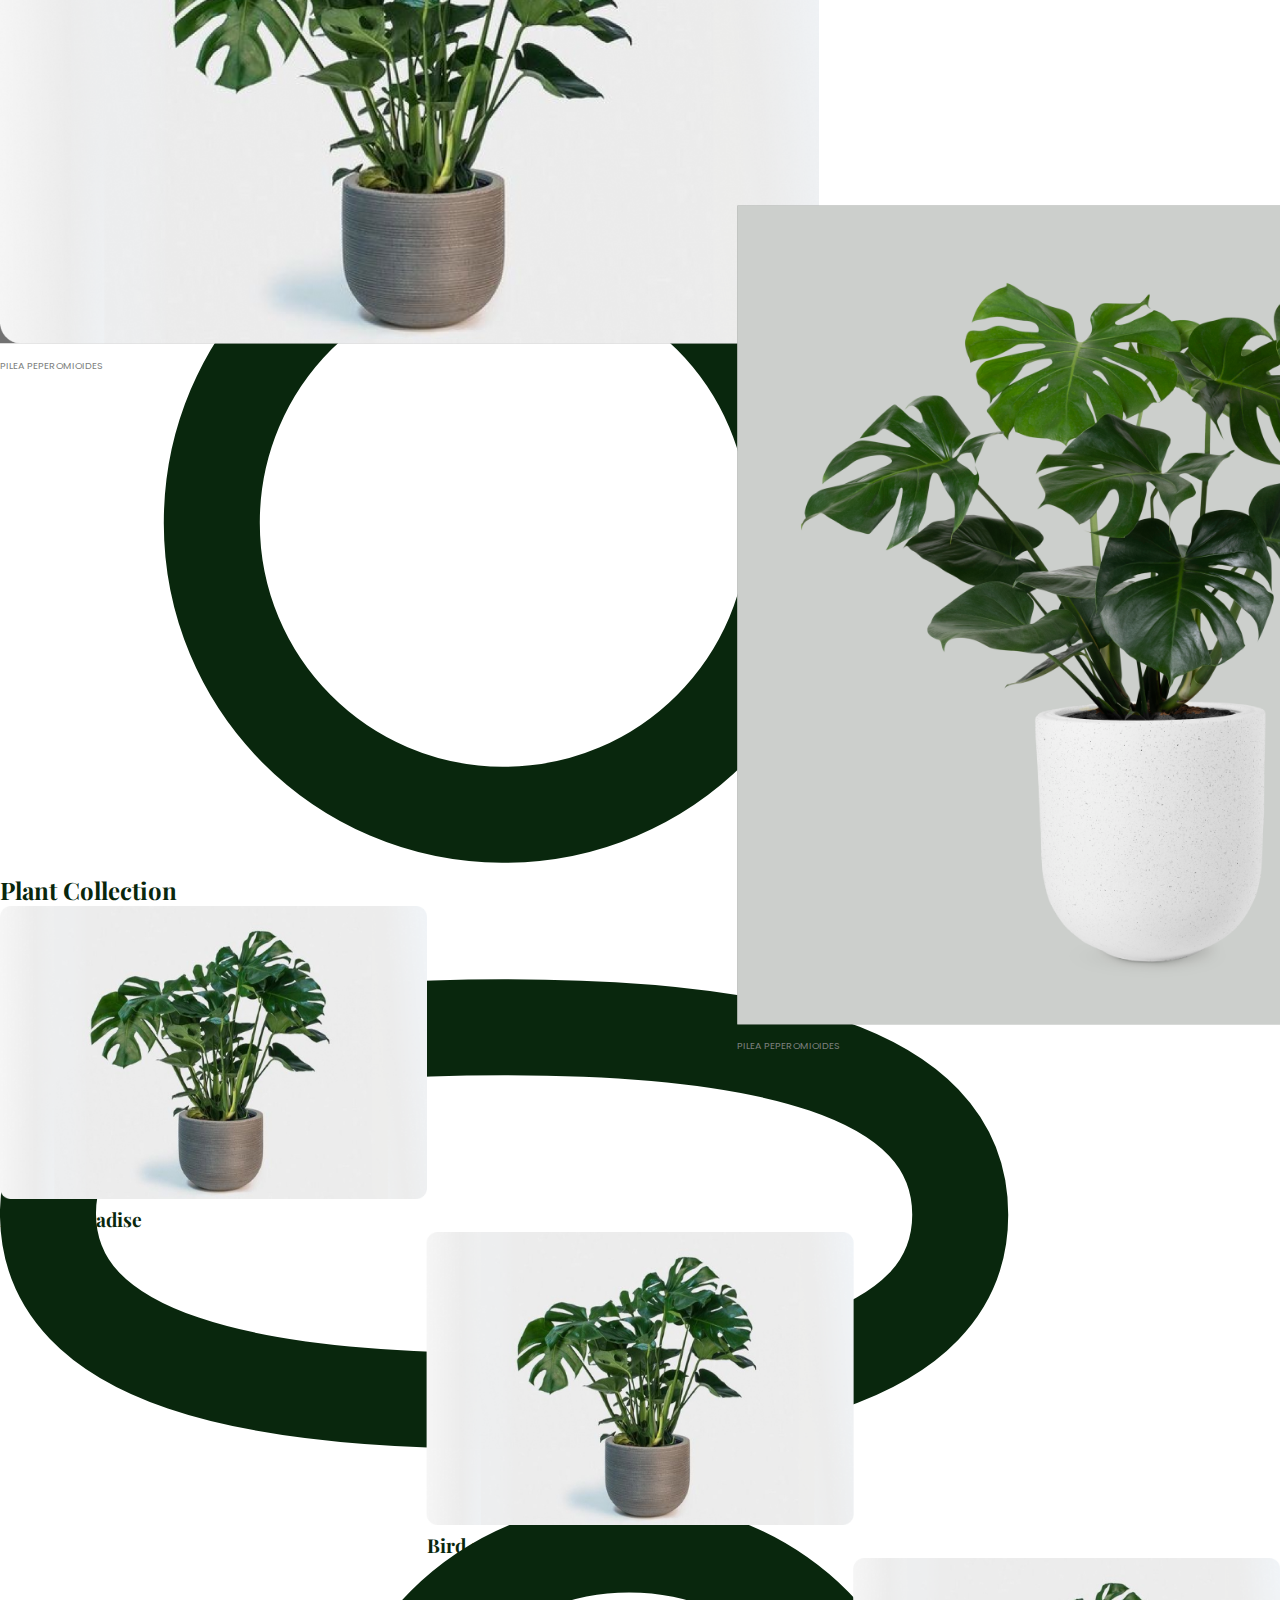
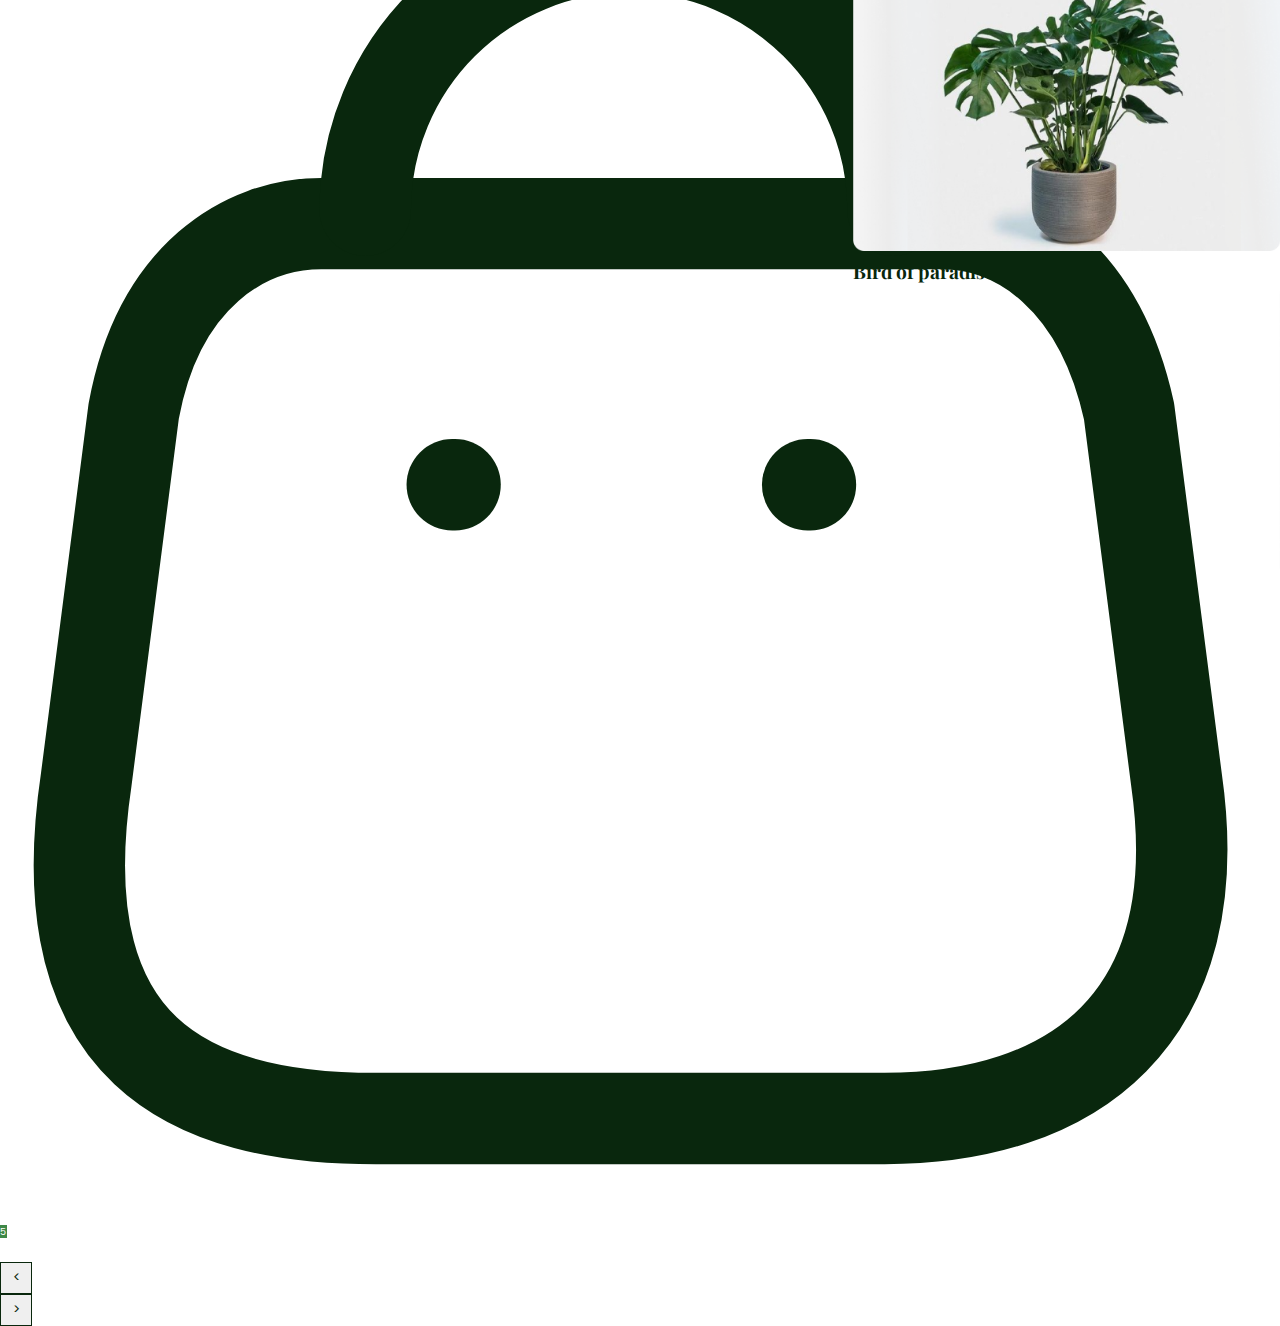
==== pages/index.html @ 81927cd6 "c" ====
<!DOCTYPE html>
<html lang="en">

<head>
    <meta charset="UTF-8">
    <meta name="viewport" content="width=device-width, initial-scale=1.0">
    <title>Plant Shop | Home Page</title>
    <link href="https://cdn.jsdelivr.net/npm/bootstrap@5.0.2/dist/css/bootstrap.min.css" rel="stylesheet"
        integrity="sha384-EVSTQN3/azprG1Anm3QDgpJLIm9Nao0Yz1ztcQTwFspd3yD65VohhpuuCOmLASjC" crossorigin="anonymous">
    <link rel="stylesheet" href="../sass/style.css">
</head>

<body>
    <nav class="navbar container navbar-expand-lg navbar-light p-0 py-lg-3 mt-2 mt-lg-0 ">
        <div class="container-fluid m-0 h-100 ">
            <a class="navbar-brand fw-medium " href="#">My <span>Plants</span></a>
            <button class="navbar-toggler" type="button" data-bs-toggle="collapse"
                data-bs-target="#navbarSupportedContent" aria-controls="navbarSupportedContent" aria-expanded="false"
                aria-label="Toggle navigation">
                <span class="navbar-toggler-icon"></span>
            </button>
            <div class="collapse navbar-collapse" id="navbarSupportedContent">
                <ul class="navbar-nav me-auto ms-lg-2  mb-2 mb-lg-0">
                    <li class="nav-item">
                        <a class="nav-link fw-medium " aria-current="page" href="#">About</a>
                    </li>
                    <li class="nav-item">
                        <a class="nav-link fw-medium " href="#">Shop</a>
                    </li>
                    <li class="nav-item">
                        <a class="nav-link fw-medium " href="#">Plants</a>
                    </li>
                    <li class="nav-item">
                        <a class="nav-link fw-medium " href="#">Delivery</a>
                    </li>
                    <li class="nav-item">
                        <a class="nav-link fw-medium " href="#">Help</a>
                    </li>
                </ul>
                <form class="d-flex position-relative w-100
                ">
                    <input class="form-control me-2 h-100 d-flex align-items-center justify-content-center "
                        type="search" placeholder="Search products..." aria-label="Search">
                    <button class="btn border-0 h-100  position-absolute " type="submit"><img class="h-100 w-100 "
                            src="../assets/static/search_icon.svg" alt="search icon"></button>
                </form>
                <span class="d-inline-flex align-items-center justify-content-center   nav-icon ms-lg-3 mt-3 mt-lg-0 ">
                    <img src="../assets/static/add_user.svg" alt="add user icon">
                </span>
                <span
                    class="d-inline-flex align-items-center justify-content-center  nav-icon nav-icon-bag ms-3 mt-3 mt-lg-0  position-relative ">
                    <img src="../assets/static/bag.svg" alt="bag icon">
                    <span
                        class="bag-badge d-inline-block position-absolute rounded-circle d-flex align-items-center justify-content-center ">5</span>
                </span>
            </div>
        </div>
    </nav>

    <section id="home" class="container-xxl position-relative overflow-hidden ">
        <div class="home-carousel-container m-0 p-0 mt-2  mx-lg-auto p-lg-0 position-relative overflow-hidden ">
            <!-- ---------  -->
            <!-- <div class="home-carousel-item w-100 h-100 position-absolute " data-id="0">
                <div class="home-carousel-body position-relative h-100 w-100 overflow-hidden ">
                    <img class="w-100 h-100 object-fit-cover " src="../assets/static/home_plant.png" alt="home plant">
                    <span class="position-absolute text-uppercase ">PILEA PEPEROMIOIDES</span>
                </div>
            </div> -->
            <!-- ---------- -->
        </div>
        <div class="home-texts-container container 
        position-absolute m-0 p-2 p-lg-0 d-flex flex-column justify-content-center gap-2 gap-lg-4 bg-transparent">
            <h6 class="love-nature m-0 d-flex align-items-center fw-normal position-relative ">
                Love nature
                <img class="position-absolute d-none d-lg-block " src="../assets/static/leaf.svg" alt="leaf">
            </h6>
            <h1 class="home-main-heading">Take a new <br class="d-none d-md-block " /> friend to your <br
                    class="d-none d-md-block " /> home</h1>
            <div class="buttons-container">
                <button class="btn-home btn-plant-care px-4 py-1">Plant Care</button>
                <button class="btn-home btm-buy-plant px-4 py-1 ms-2 ms-md-3  ">Buy a plant</button>
            </div>
            <div class="social-navigation-container d-flex align-items-center justify-content-between mt-3 ">
                <div class="social-icons-container h-100 d-flex align-items-center gap-2 gap-md-4 ">
                    <a class="h-100 d-flex align-items-center justify-content-center " href="#">
                        <img class="h-100 " src="../assets/static/facebook.svg" alt="facebook icon"></a>
                    <a class="h-100 d-flex align-items-center justify-content-center " href="#">
                        <img class="h-100 " src="../assets/static/instagram.svg" alt="instagram icon"></a>
                    <a class="h-100 d-flex align-items-center justify-content-center " href=" #">
                        <img class="h-100 " src="../assets/static/pintrest.svg" alt="pintrest icon"></a>
                </div>
                <div
                    class="carausel-navigation-container d-flex align-items-center justify-content-center gap-2 h-100 ">
                    <button
                        class="btn-carousel-left h-100 d-flex align-items-center justify-content-center border-0 bg-transparent ">
                        <span class="triangle-left"></span>
                    </button>
                    <span class="text-carousel-prev h-100 d-flex align-items-center justify-content-center ">3</span>
                    <p
                        class="home-carousel-slider flex-grow-1 d-flex align-items-center justify-content-center  m-0 position-relative border-0 ">

                        <!-- <span class="home-carousel-slider-span h-100  border-0 ">
                        </span> -->
                    </p>
                    <span class="text-carousel-next h-100 d-flex align-items-center justify-content-center ">2</span>
                    <button
                        class="btn-carousel-right h-100 d-flex align-items-center justify-content-center border-0 bg-transparent "><span
                            class="triangle-left"></span></button>
                </div>
            </div>
        </div>

    </section>

    <section id="collection" class="container d-flex flex-column align-items-center">
        <h2 class=" text-center m-0 fw-semibold my-4">Plant Collection</h2>
        <div class=" collection-carousel-container d-flex flex-column  flex-md-row flex-grow-1 w-100 gap-md-2  ">
            <div class="collection-carousel flex-grow-1 w-100 position-relative overflow-hidden ">
                <!-- <div class="collection-carousel-item h-100 w-100 position-absolute p-md-2 p-lg-3 ">
                    <div class="carousel-item-body h-100 w-100 d-flex flex-column">
                        <div class="carousel-image-container flex-grow-1 overflow-hidden ">
                            <img class="object-fit-cover " src="../assets/static/plant_0.png" alt="plant">
                        </div>
                        <h4 class="fw-semibold m-0 d-flex align-items-center ">Bird of paradise
                        </h4>
                    </div>
                </div> -->
            </div>
            <div
                class="collection-carousel-buttons d-flex flex-md-column  align-items-center justify-content-center gap-3 mt-2 mt-md-0 ">
                <button class="btn-collection-prev rounded-circle h-100 bg-transparent fw-normal ">
                    < </button>
                        <button class="btn-collection-next rounded-circle h-100 bg-transparent fw-normal ">></button>

            </div>
        </div>
    </section>

    <!-- Scripts  -->
    <script src="../scripts/main.js"></script>
    <script src="https://cdn.jsdelivr.net/npm/@popperjs/core@2.9.2/dist/umd/popper.min.js"
        integrity="sha384-IQsoLXl5PILFhosVNubq5LC7Qb9DXgDA9i+tQ8Zj3iwWAwPtgFTxbJ8NT4GN1R8p"
        crossorigin="anonymous"></script>
    <script src="https://cdn.jsdelivr.net/npm/bootstrap@5.0.2/dist/js/bootstrap.min.js"
        integrity="sha384-cVKIPhGWiC2Al4u+LWgxfKTRIcfu0JTxR+EQDz/bgldoEyl4H0zUF0QKbrJ0EcQF"
        crossorigin="anonymous"></script>

</body>

</html>
---- sass/style.css ----
@import url("https://fonts.googleapis.com/css2?family=Playfair+Display:ital,wght@0,400..900;1,400..900&family=Poppins:ital,wght@0,100;0,200;0,300;0,400;0,500;0,600;0,700;0,800;0,900;1,100;1,200;1,300;1,400;1,500;1,600;1,700;1,800;1,900&display=swap");
:root {
  --green-color: #3E8847;
  --dark-green-color: #4A4E1C;
  --light-green-color: #3E8646;
  --very-light-green-color: #92B896;
  --black-color: #09270D;
  --dark-grey-color: #7D807E;
  --grey-color: #727272;
  --light-grey-color: #C0C0C0;
  --white-color: #fff;
  --yellow-color: #F5C771;
}

* {
  margin: 0;
  padding: 0;
  box-sizing: border-box;
  color: var(--black-color);
  font-family: inherit;
}

body {
  font-family: "Poppins", sans-serif;
}

.navbar a.navbar-brand {
  font-family: "Playfair Display", serif;
}
.navbar a.navbar-brand span {
  color: var(--green-color);
}
.navbar form {
  height: 2rem;
  max-width: 12rem;
}
.navbar form input {
  border-radius: 3rem;
  font-size: 0.7rem;
}
.navbar form input::-moz-placeholder {
  color: var(--light-grey-color);
}
.navbar form input::placeholder {
  color: var(--light-grey-color);
}
.navbar form button {
  right: 0;
  top: 50%;
  transform: translateY(-50%);
}
.navbar .nav-icon-bag span {
  height: 65%;
  aspect-ratio: 1/1;
  background: var(--green-color);
  color: var(--white-color);
  top: -20%;
  right: -30%;
  font-size: 0.6rem;
}

#home {
  height: 80vh;
}
#home .home-carousel-container {
  height: 60%;
}
#home .home-carousel-container .home-carousel-item {
  top: 50%;
  transition: all 0.7s ease;
}
#home .home-carousel-container .home-carousel-item .home-carousel-body {
  border-radius: 1rem;
}
#home .home-carousel-container .home-carousel-item .home-carousel-body img {
  height: 100%;
  width: 100%;
  -o-object-fit: contain;
     object-fit: contain;
  -o-object-position: center;
     object-position: center;
  background: var(--grey-color);
}
#home .home-carousel-container .home-carousel-item .home-carousel-body span {
  font-size: 0.6rem;
  color: var(--dark-grey-color);
  bottom: 0.2rem;
  right: 0.6rem;
}
#home .home-texts-container {
  bottom: 0;
  left: 50%;
  transform: translateX(-50%);
  height: 40%;
}
#home .home-texts-container .love-nature::before {
  display: inline-block;
  content: "";
  height: 0.1rem;
  width: 2.5rem;
  background: var(--light-grey-color);
  margin-right: 0.5rem;
}
#home .home-texts-container .love-nature img {
  height: 3rem;
  top: -2rem;
  left: 1.2rem;
}
#home .home-texts-container .home-main-heading {
  font-size: 1.8rem;
  max-width: 15rem;
  color: var(--green-color);
  font-family: "Playfair Display", serif;
}
#home .home-texts-container .buttons-container button {
  font-size: 0.7rem;
  border-radius: 5rem;
  border: 1px solid var(--black-color);
  background: transparent;
}
#home .home-texts-container .buttons-container button:hover {
  background: var(--black-color);
  color: var(--white-color);
}
#home .home-texts-container .social-navigation-container {
  height: 1.3rem;
}
#home .home-texts-container .social-navigation-container .social-icons-container img {
  max-height: 1.1rem;
}
#home .home-texts-container .social-navigation-container .carausel-navigation-container {
  width: 50%;
}
#home .home-texts-container .social-navigation-container .carausel-navigation-container button {
  border-radius: 50%;
  aspect-ratio: 1/1;
  box-shadow: 0px 3px 13px rgba(0, 0, 0, 0.12);
}
#home .home-texts-container .social-navigation-container .carausel-navigation-container button:hover {
  cursor: pointer;
}
#home .home-texts-container .social-navigation-container .carausel-navigation-container button span {
  border: 5.5px solid var(--green-color);
  border-top-color: transparent;
  border-bottom-color: transparent;
}
#home .home-texts-container .social-navigation-container .carausel-navigation-container button.btn-carousel-left span {
  border-left: none;
}
#home .home-texts-container .social-navigation-container .carausel-navigation-container button.btn-carousel-right span {
  border-right: none;
}
#home .home-texts-container .social-navigation-container .carausel-navigation-container span {
  font-size: 0.8rem;
}
#home .home-texts-container .social-navigation-container .carausel-navigation-container p.home-carousel-slider {
  height: 0.1rem;
  background: var(--very-light-green-color);
}
#home .home-texts-container .social-navigation-container .carausel-navigation-container p.home-carousel-slider span {
  flex: 1;
  transition: al 0.2s ease;
}
#home .home-texts-container .social-navigation-container .carausel-navigation-container p.home-carousel-slider span:hover {
  background: rgba(0, 0, 0, 0.1333333333);
  cursor: pointer;
}
#home .home-texts-container .social-navigation-container .carausel-navigation-container p.home-carousel-slider span.active {
  background: var(--light-green-color);
}

#collection {
  height: 70vh;
}
#collection h2 {
  font-family: "Playfair Display", serif;
}
#collection .collection-carousel-container .collection-carousel .collection-carousel-item {
  width: 100%;
  transition: all 0.3s ease;
}
#collection .collection-carousel-container .collection-carousel .collection-carousel-item .carousel-image-container {
  height: 90%;
}
#collection .collection-carousel-container .collection-carousel .collection-carousel-item .carousel-image-container img {
  height: 100%;
  width: 100%;
  -o-object-fit: cover;
     object-fit: cover;
}
#collection .collection-carousel-container .collection-carousel .collection-carousel-item h4 {
  height: 10%;
  font-family: "Playfair Display", serif;
  font-size: 1.2rem;
}
#collection .collection-carousel-container .collection-carousel-buttons {
  height: 2rem;
}
#collection .collection-carousel-container .collection-carousel-buttons button {
  border: 1px solid var(--black-color);
  aspect-ratio: 1/1 !important;
}
#collection .collection-carousel-container .collection-carousel-buttons button:hover {
  color: var(--yellow-color);
  border-color: var(--yellow-color);
}

@media (min-width: 768px) {
  #home {
    height: 70vh;
  }
  #home .home-carousel-container {
    width: 80%;
    left: 20% !important;
    height: 100%;
  }
  #home .home-carousel-container .home-carousel-item {
    width: 80% !important;
    aspect-ratio: 3/2;
  }
  #home .home-carousel-container .home-carousel-item.active {
    height: 70% !important;
    z-index: 1;
  }
  #home .home-texts-container {
    z-index: 5;
    height: 100%;
    left: 50%;
    transform: translateX(-50%);
  }
  #home .home-texts-container .home-main-heading {
    max-width: 20rem;
    letter-spacing: 1px;
    font-size: 2.5rem;
  }
  #home .home-texts-container .social-navigation-container {
    width: 70%;
    position: absolute;
    bottom: 0.5rem;
  }
  #collection .collection-carousel-container .collection-carousel .collection-carousel-item {
    width: 50% !important;
  }
  #collection .collection-carousel-container .collection-carousel .collection-carousel-item .carousel-image-container {
    height: 90%;
  }
  #collection .collection-carousel-container .collection-carousel .collection-carousel-item .carousel-image-container img {
    height: 100%;
    width: 100%;
    -o-object-fit: cover;
       object-fit: cover;
  }
  #collection .collection-carousel-container .collection-carousel .collection-carousel-item h4 {
    height: 10%;
  }
  #collection .collection-carousel-container .collection-carousel-buttons {
    width: 2rem;
    height: 100%;
  }
  #collection .collection-carousel-container .collection-carousel-buttons button {
    width: 2rem !important;
    height: 2rem !important;
  }
}
@media (min-width: 992px) {
  .navbar {
    height: 4rem;
  }
  .navbar .nav-icon {
    height: 55% !important;
  }
  .navbar .nav-icon img {
    height: 100%;
    width: 100%;
  }
  #home {
    height: 90vh;
  }
  #home .home-carousel-container {
    height: 100%;
  }
  #collection .collection-carousel-container .collection-carousel .collection-carousel-item {
    width: 33.33% !important;
  }
}/*# sourceMappingURL=style.css.map */
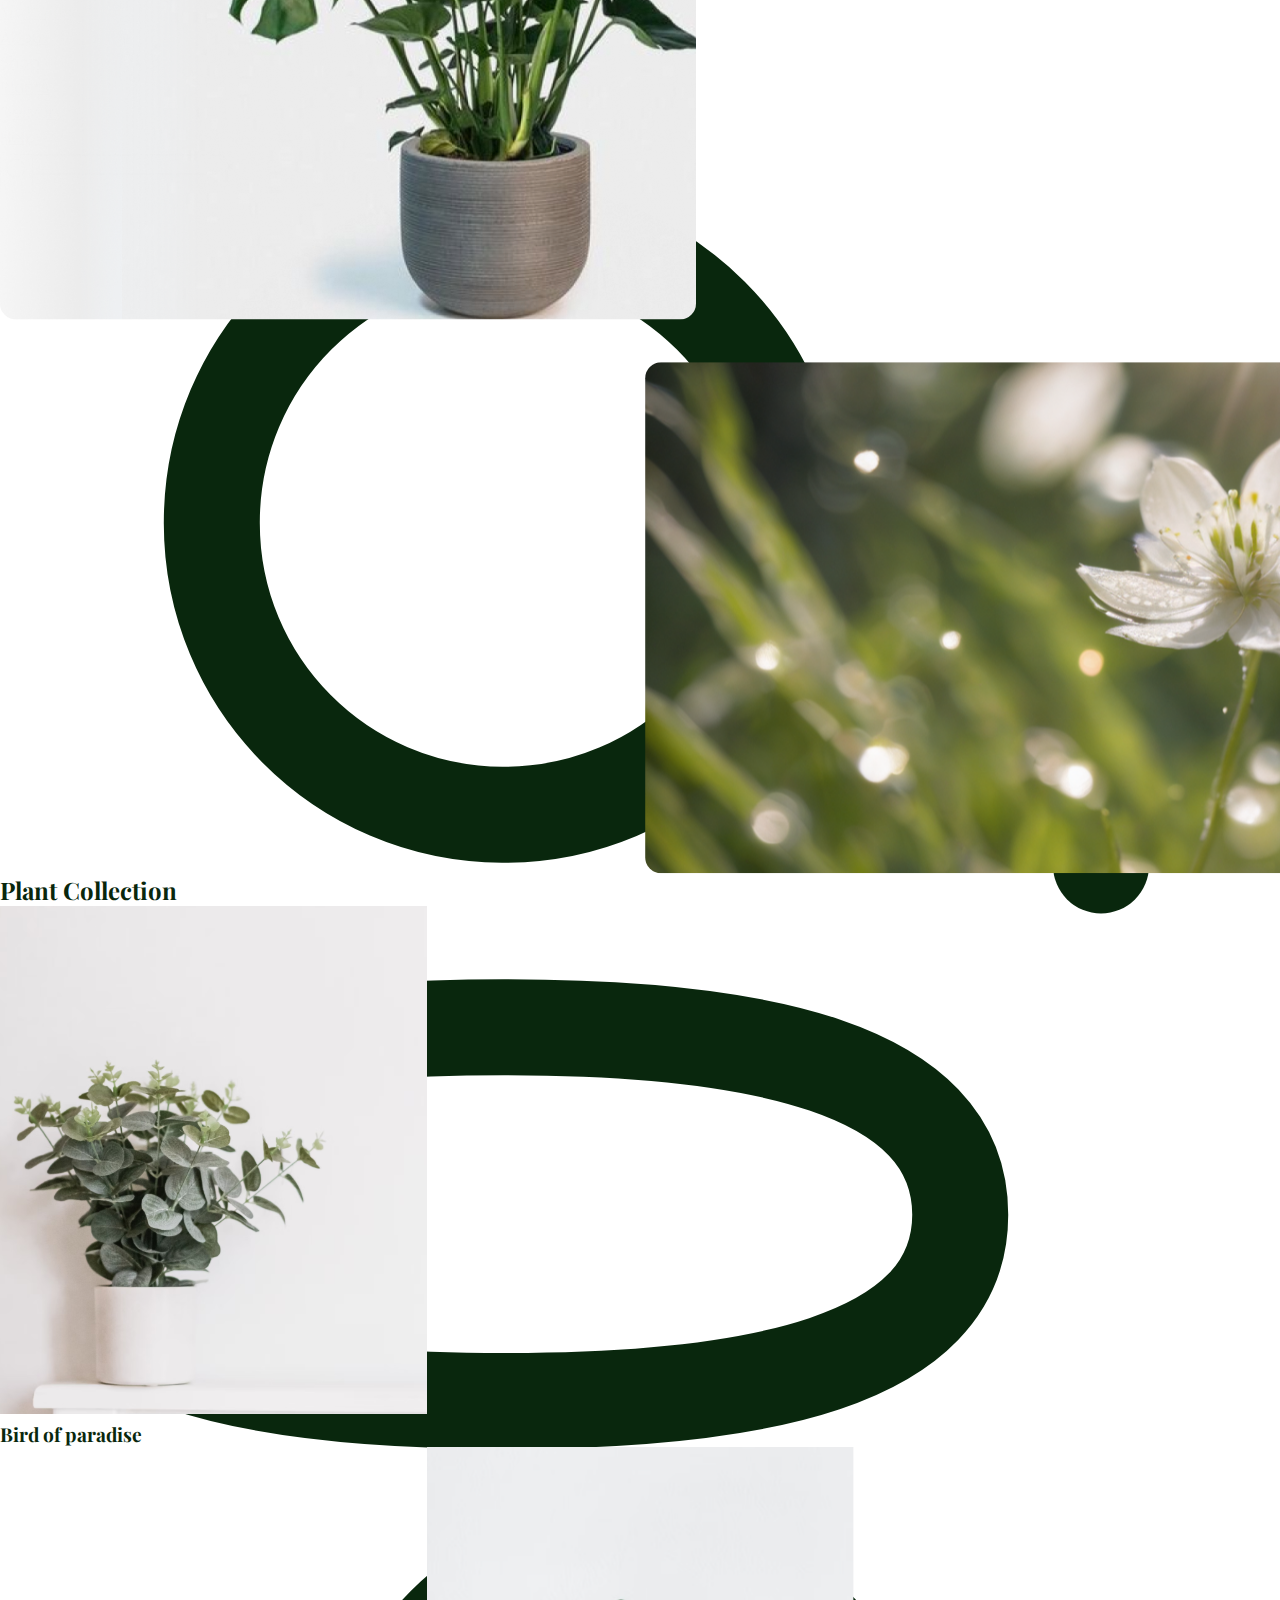
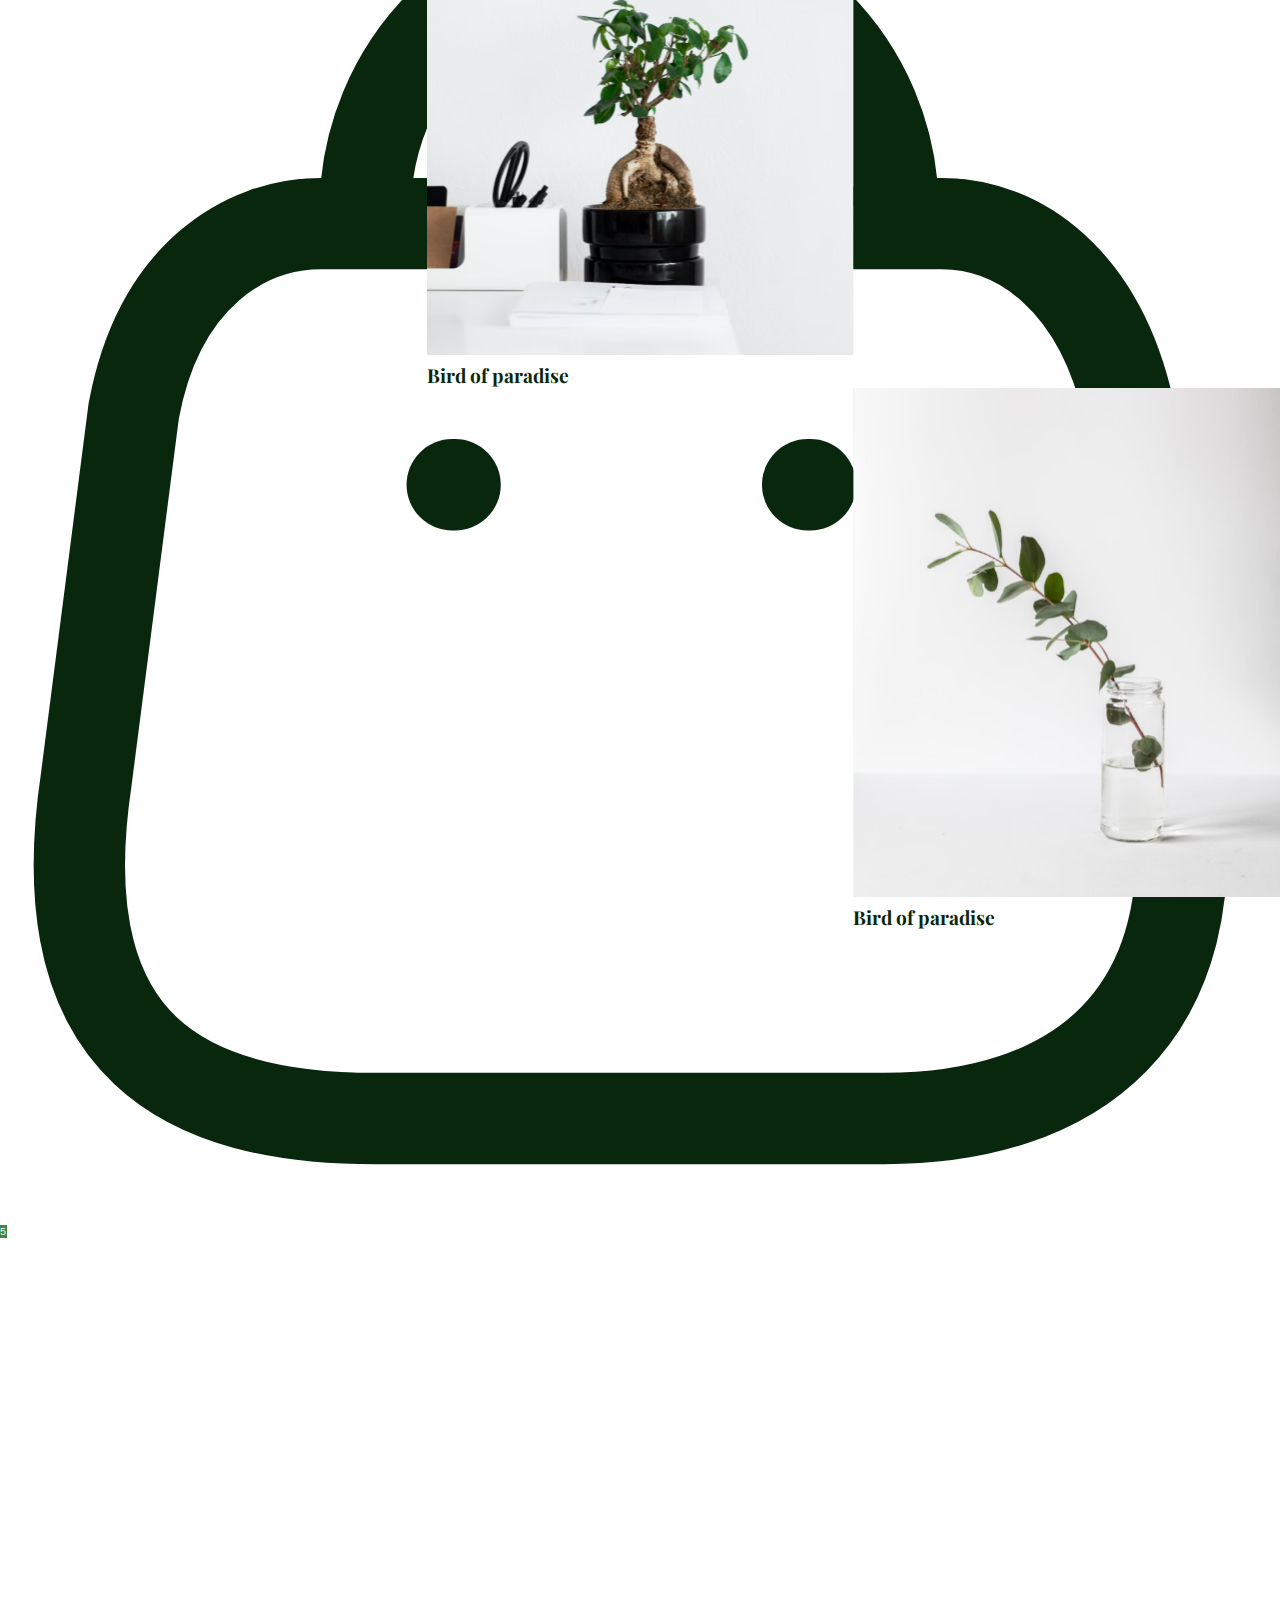
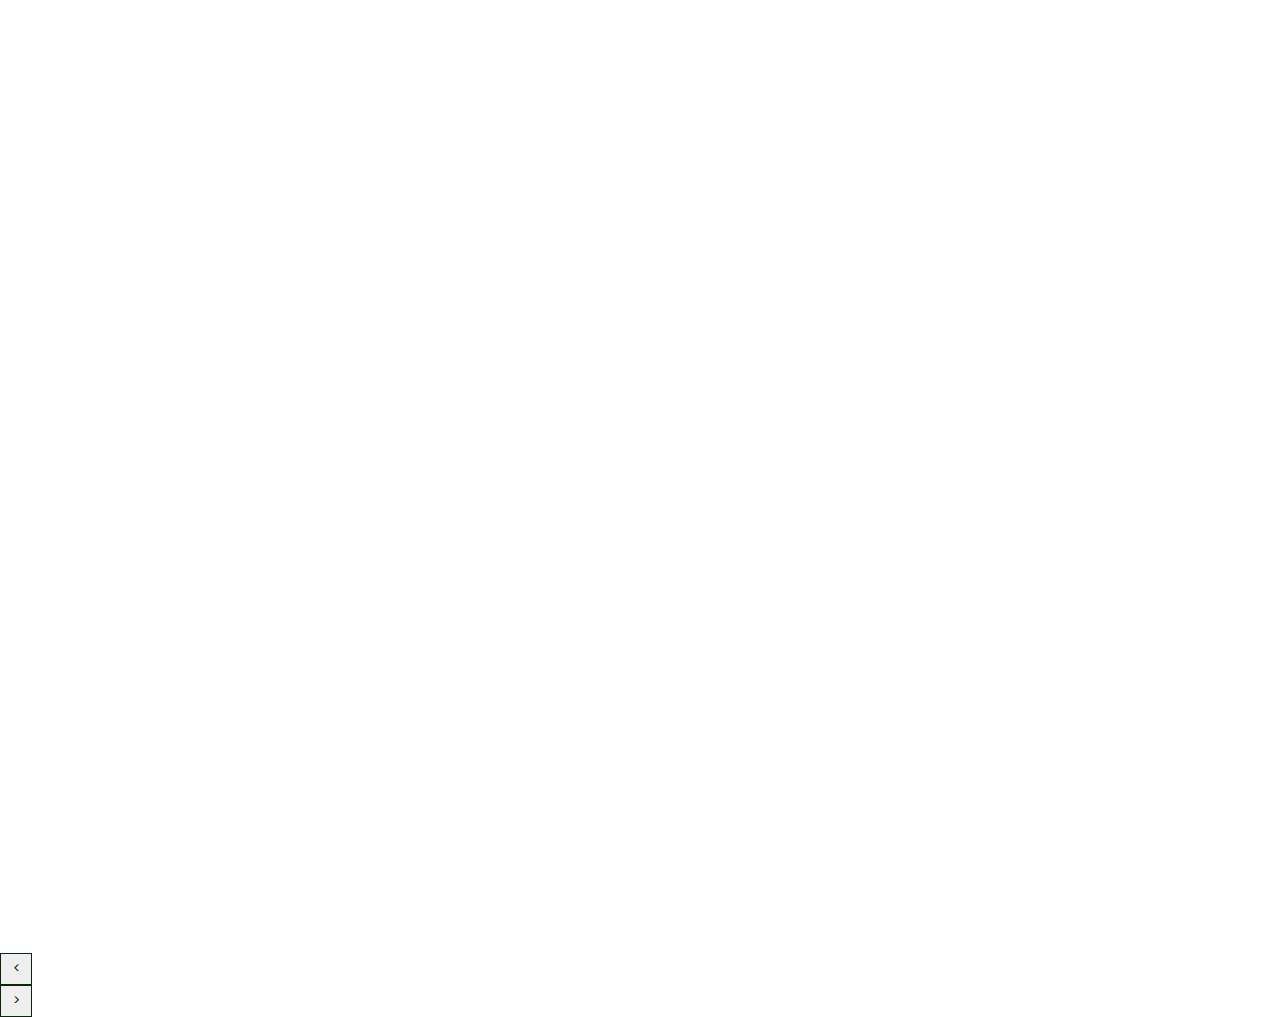
==== commit ba0689d0: "js code was organised and made more responsive" ====
--- a/pages/index.html
+++ b/pages/index.html
@@ -69,7 +69,7 @@
             <!-- ---------- -->
         </div>
         <div class="home-texts-container container 
-        position-absolute m-0 p-2 p-lg-0 d-flex flex-column justify-content-center gap-2 gap-lg-4 bg-transparent">
+        position-absolute m-0 d-flex flex-column justify-content-center gap-2 gap-lg-4 bg-transparent">
             <h6 class="love-nature m-0 d-flex align-items-center fw-normal position-relative ">
                 Love nature
                 <img class="position-absolute d-none d-lg-block " src="../assets/static/leaf.svg" alt="leaf">
--- a/sass/style.css
+++ b/sass/style.css
@@ -1,15 +1,15 @@
 @import url("https://fonts.googleapis.com/css2?family=Playfair+Display:ital,wght@0,400..900;1,400..900&family=Poppins:ital,wght@0,100;0,200;0,300;0,400;0,500;0,600;0,700;0,800;0,900;1,100;1,200;1,300;1,400;1,500;1,600;1,700;1,800;1,900&display=swap");
 :root {
-  --green-color: #3E8847;
-  --dark-green-color: #4A4E1C;
-  --light-green-color: #3E8646;
-  --very-light-green-color: #92B896;
-  --black-color: #09270D;
-  --dark-grey-color: #7D807E;
+  --green-color: #3e8847;
+  --dark-green-color: #4a4e1c;
+  --light-green-color: #3e8646;
+  --very-light-green-color: #92b896;
+  --black-color: #09270d;
+  --dark-grey-color: #7d807e;
   --grey-color: #727272;
-  --light-grey-color: #C0C0C0;
+  --light-grey-color: #c0c0c0;
   --white-color: #fff;
-  --yellow-color: #F5C771;
+  --yellow-color: #f5c771;
 }
 
 * {
@@ -71,15 +71,15 @@
 }
 #home .home-carousel-container .home-carousel-item .home-carousel-body {
   border-radius: 1rem;
+  overflow: hidden;
 }
 #home .home-carousel-container .home-carousel-item .home-carousel-body img {
   height: 100%;
   width: 100%;
-  -o-object-fit: contain;
-     object-fit: contain;
+  -o-object-fit: cover;
+     object-fit: cover;
   -o-object-position: center;
      object-position: center;
-  background: var(--grey-color);
 }
 #home .home-carousel-container .home-carousel-item .home-carousel-body span {
   font-size: 0.6rem;
@@ -98,7 +98,6 @@
   content: "";
   height: 0.1rem;
   width: 2.5rem;
-  background: var(--light-grey-color);
   margin-right: 0.5rem;
 }
 #home .home-texts-container .love-nature img {
@@ -154,12 +153,15 @@
   font-size: 0.8rem;
 }
 #home .home-texts-container .social-navigation-container .carausel-navigation-container p.home-carousel-slider {
-  height: 0.1rem;
+  height: 0.2rem;
   background: var(--very-light-green-color);
+  transition: all 0.2s ease;
 }
 #home .home-texts-container .social-navigation-container .carausel-navigation-container p.home-carousel-slider span {
   flex: 1;
-  transition: al 0.2s ease;
+  transition: all 0.2s ease;
+  border: 0;
+  background: transparent;
 }
 #home .home-texts-container .social-navigation-container .carausel-navigation-container p.home-carousel-slider span:hover {
   background: rgba(0, 0, 0, 0.1333333333);
@@ -210,17 +212,28 @@
     height: 70vh;
   }
   #home .home-carousel-container {
-    width: 80%;
-    left: 20% !important;
+    width: 65%;
+    left: 35% !important;
     height: 100%;
   }
   #home .home-carousel-container .home-carousel-item {
-    width: 80% !important;
-    aspect-ratio: 3/2;
+    width: 70% !important;
+    aspect-ratio: 4/3;
+  }
+  #home .home-carousel-container .home-carousel-item .home-carousel-body {
+    height: 95% !important;
+  }
+  #home .home-carousel-container .home-carousel-item .home-carousel-body img {
+    width: unset !important;
   }
   #home .home-carousel-container .home-carousel-item.active {
-    height: 70% !important;
+    height: 50% !important;
+    width: 68% !important;
     z-index: 1;
+  }
+  #home .home-carousel-container .home-carousel-item.active .home-carousel-body {
+    height: 100%;
+    width: 100%;
   }
   #home .home-texts-container {
     z-index: 5;
@@ -277,7 +290,12 @@
     height: 90vh;
   }
   #home .home-carousel-container {
-    height: 100%;
+    width: 80%;
+    left: 20% !important;
+    height: 100%;
+  }
+  #home .home-carousel-container .home-carousel-item.active {
+    height: 70% !important;
   }
   #collection .collection-carousel-container .collection-carousel .collection-carousel-item {
     width: 33.33% !important;
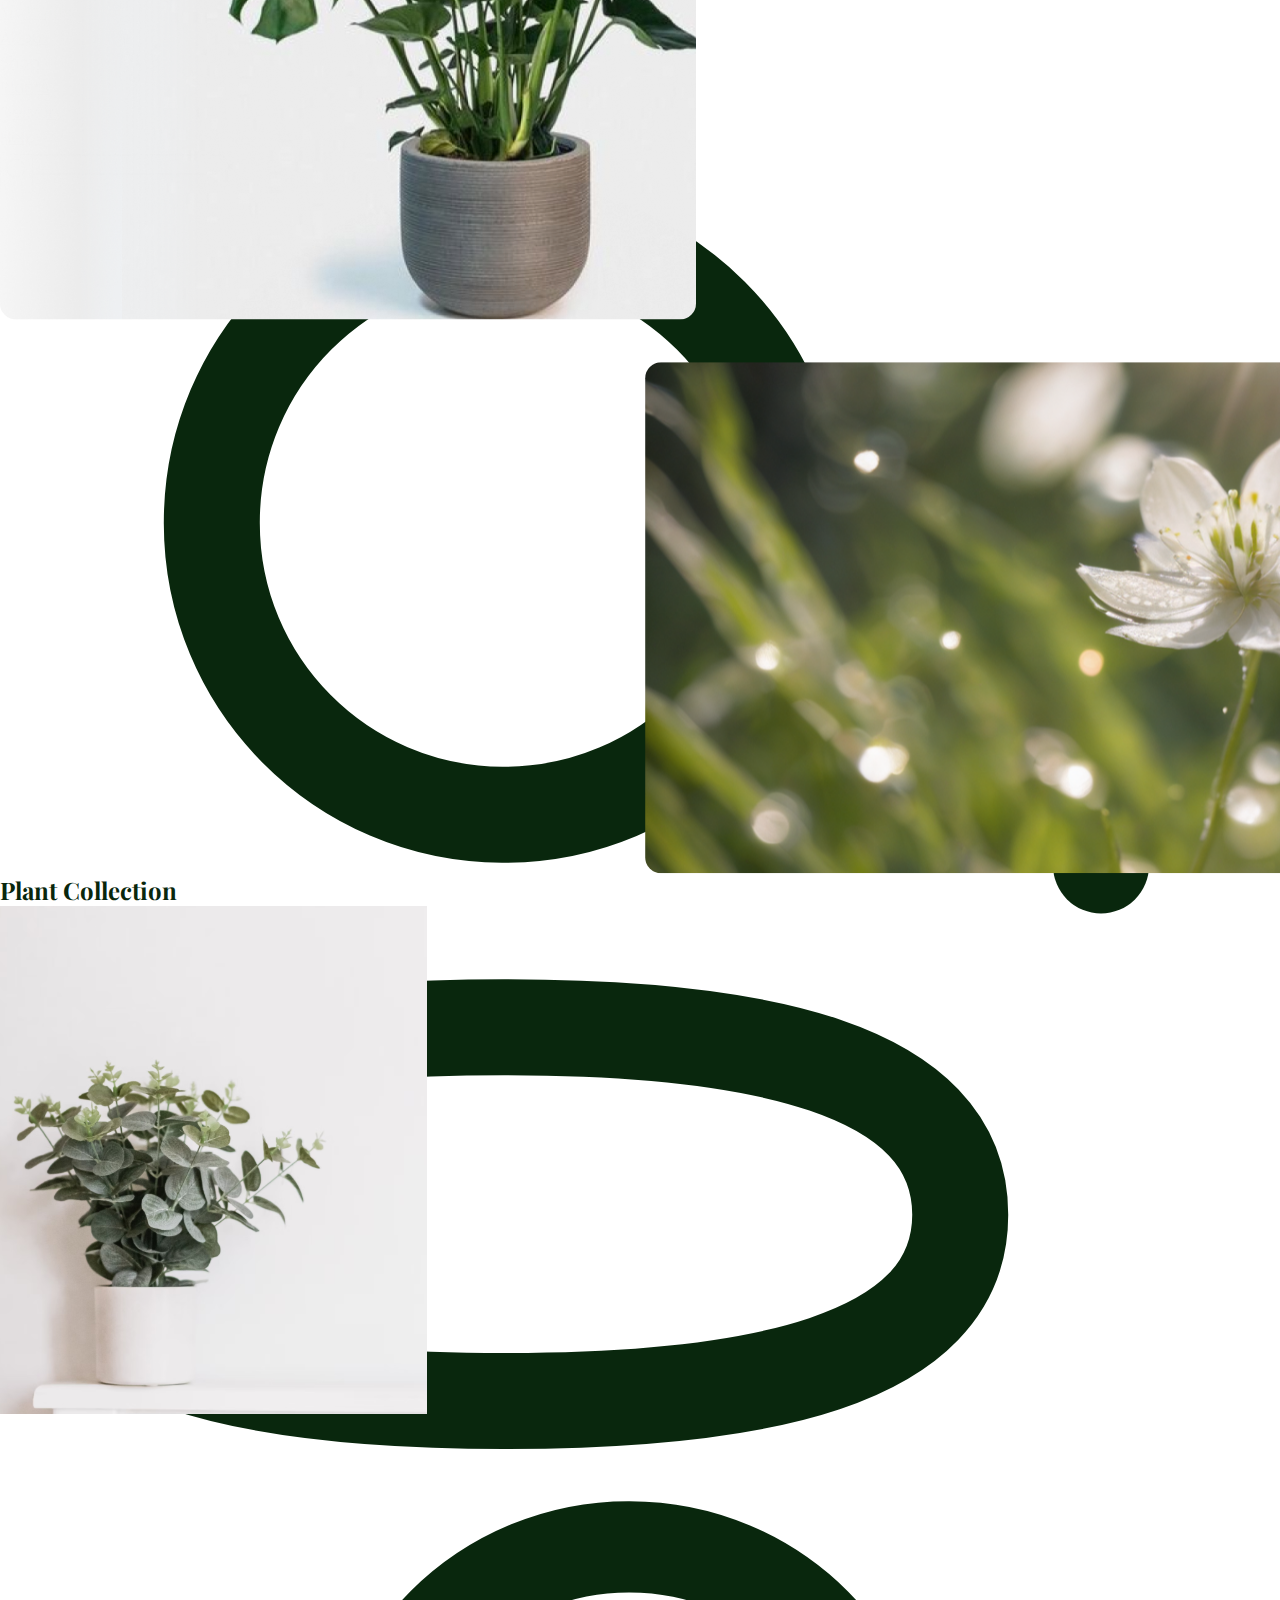
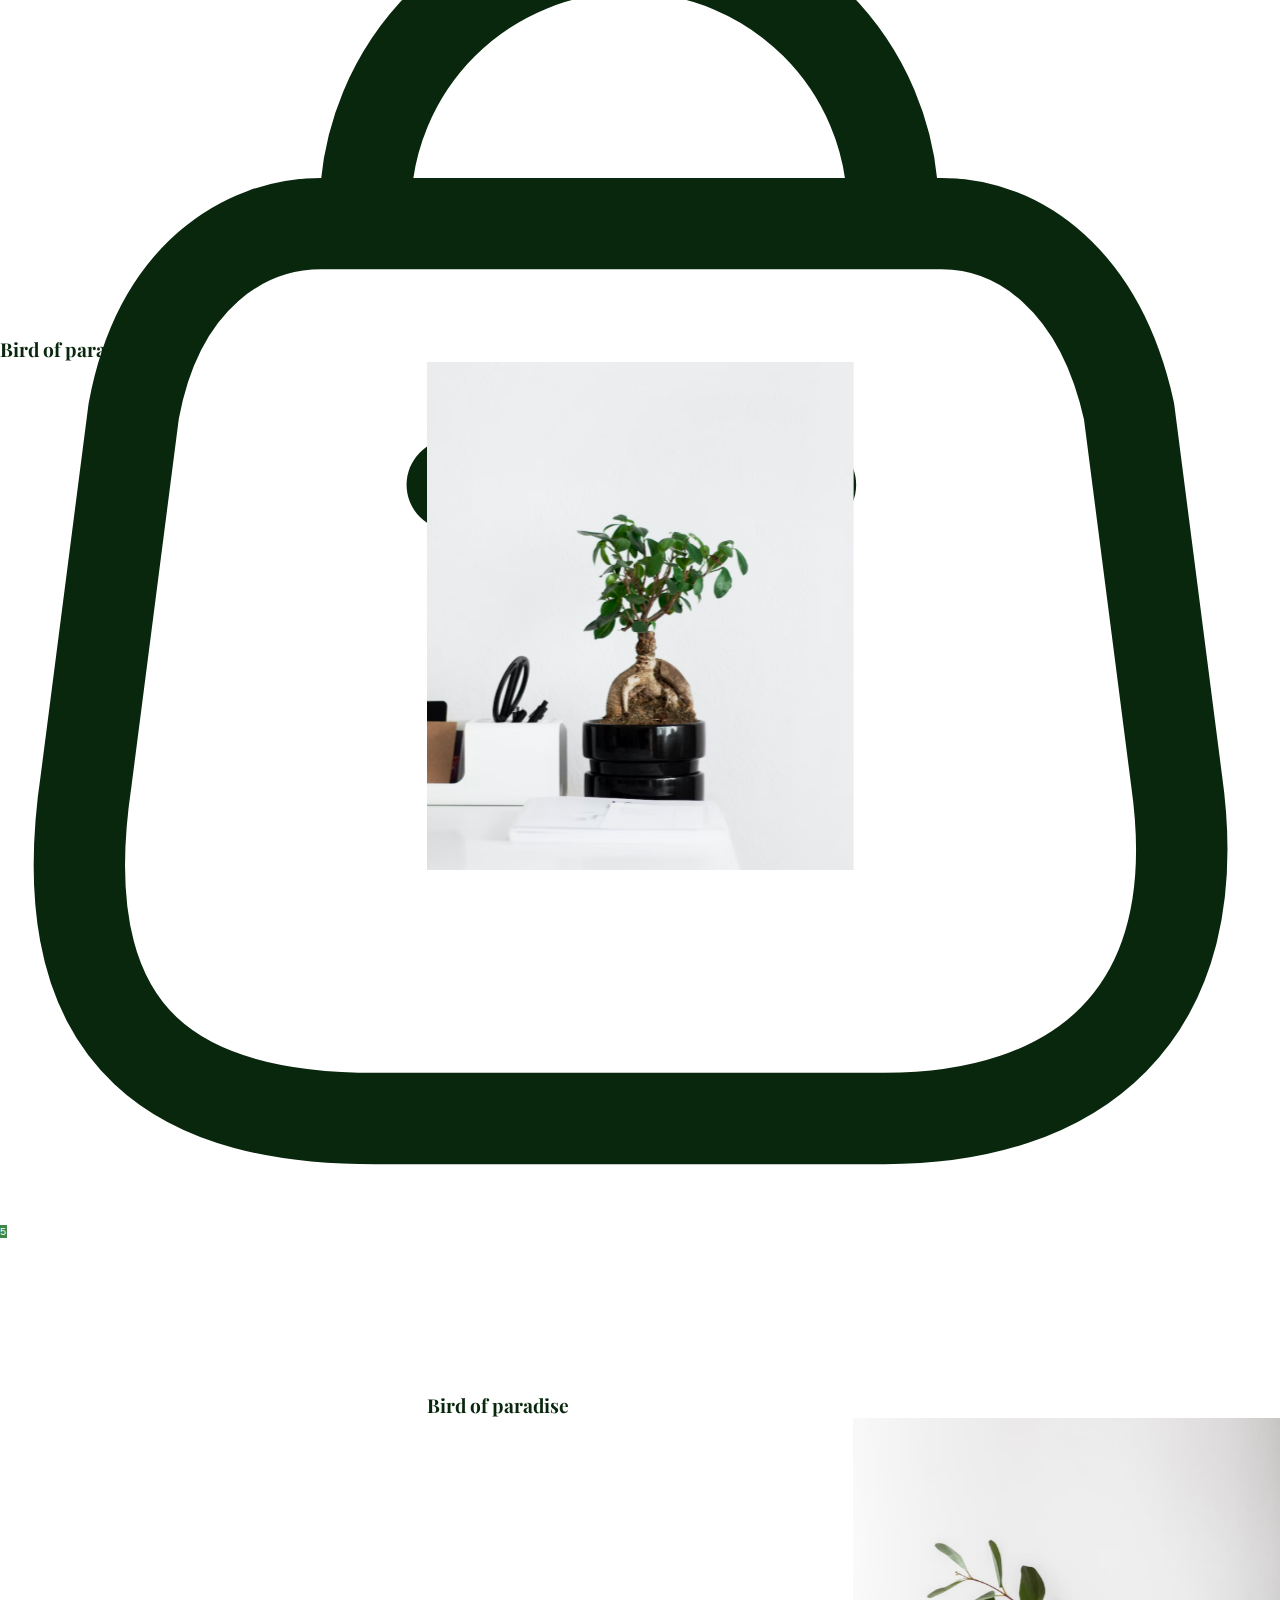
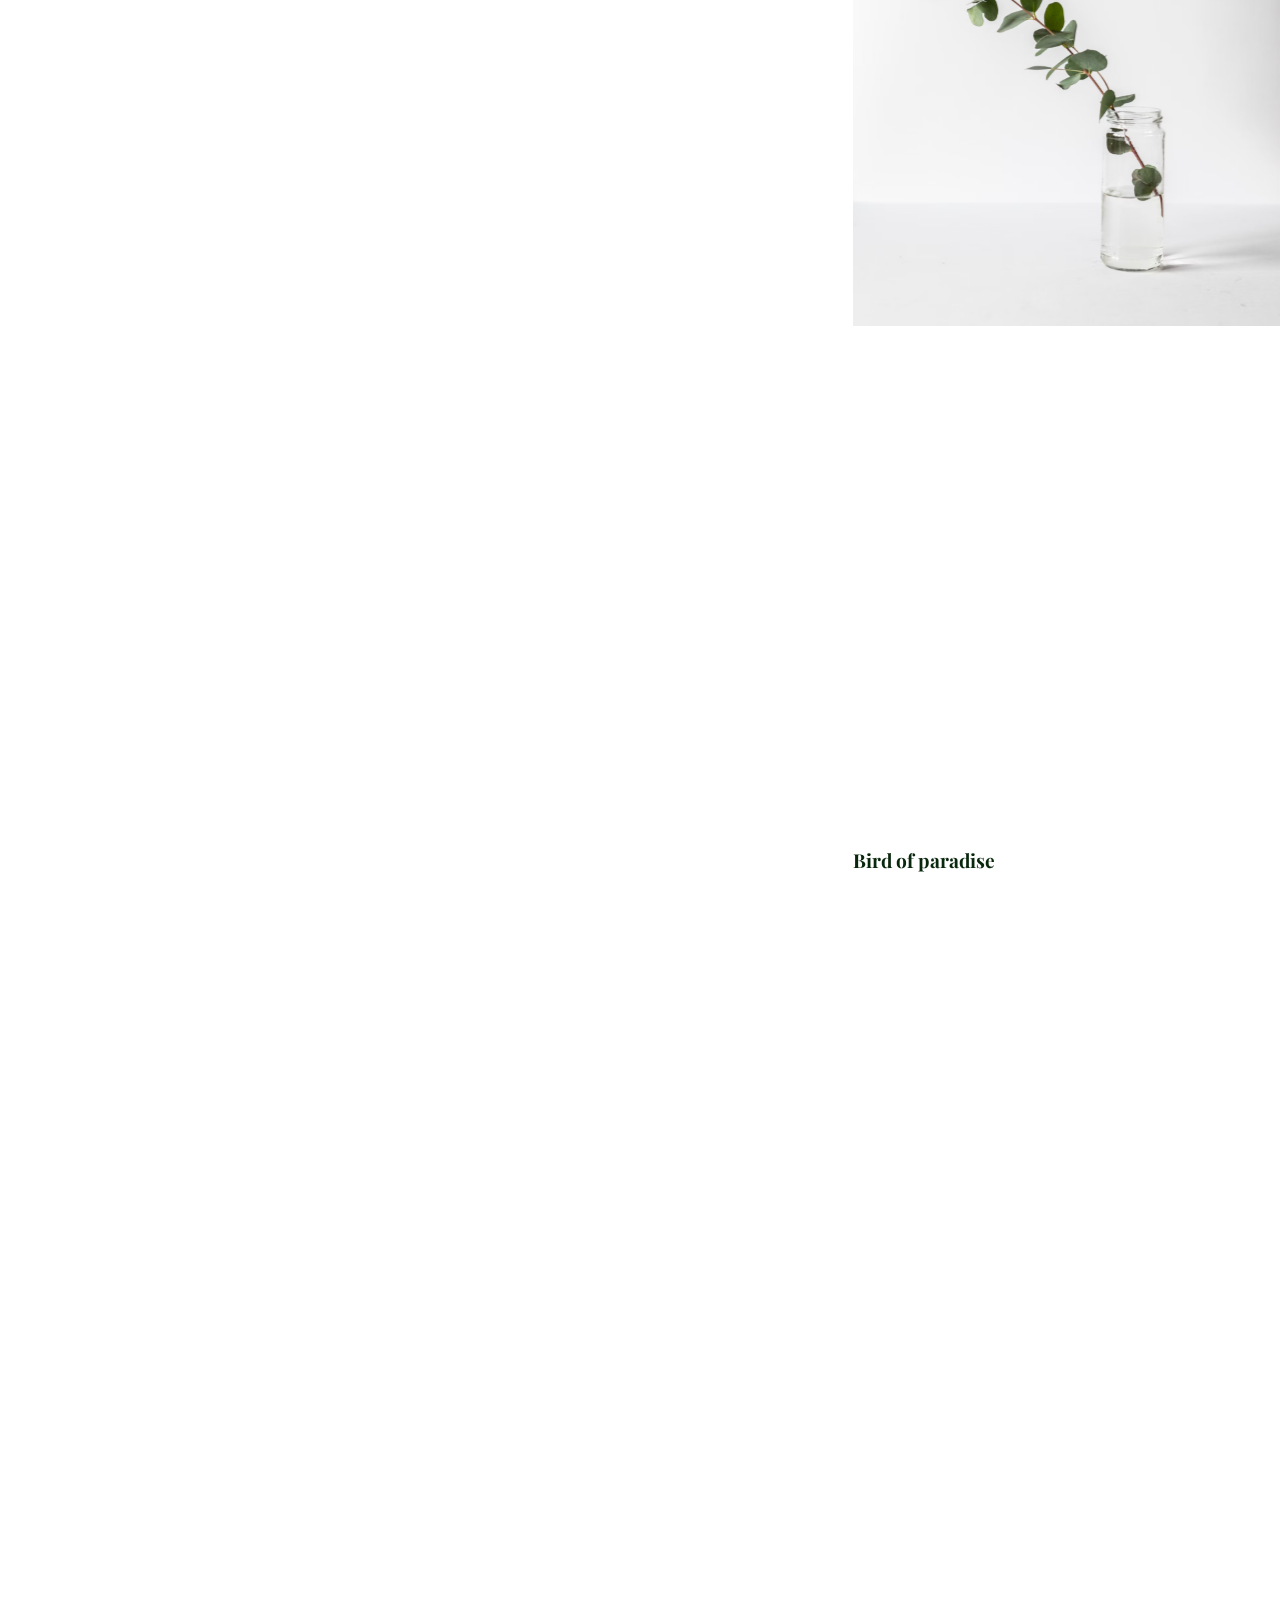
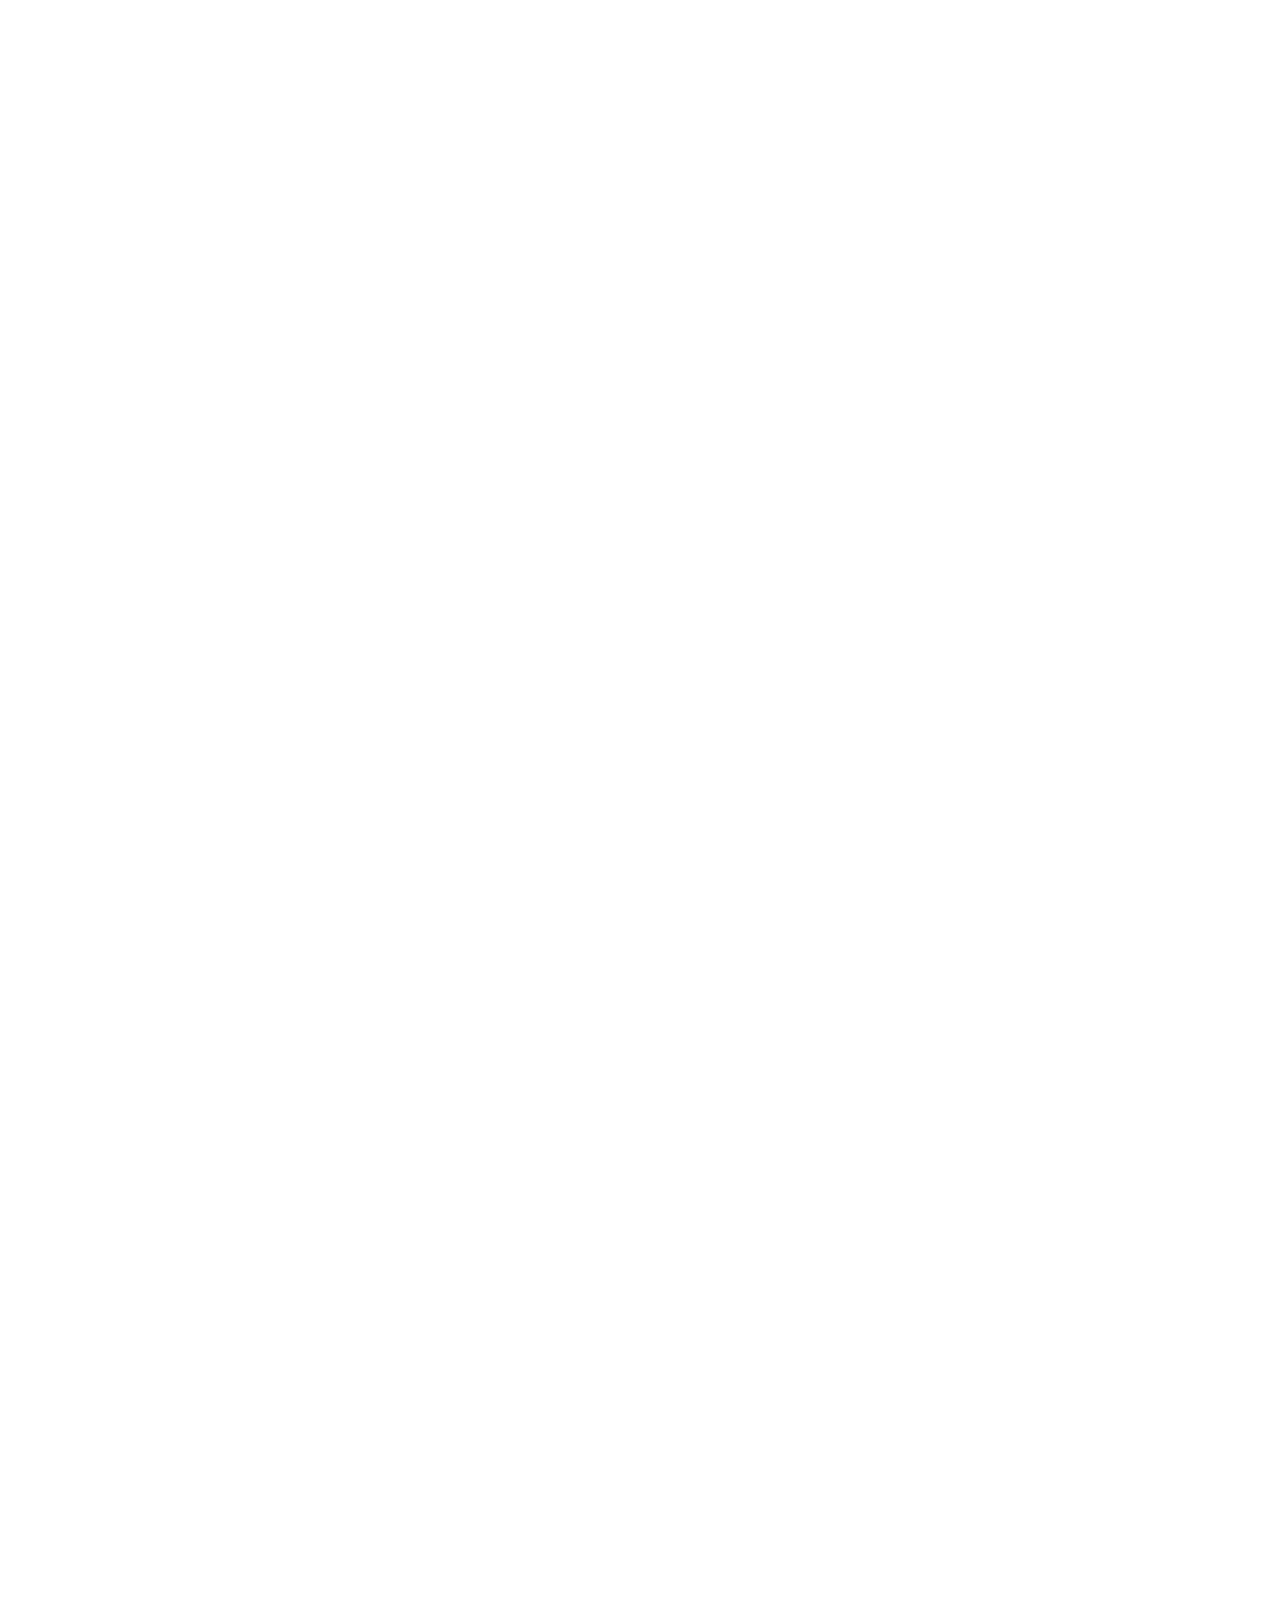
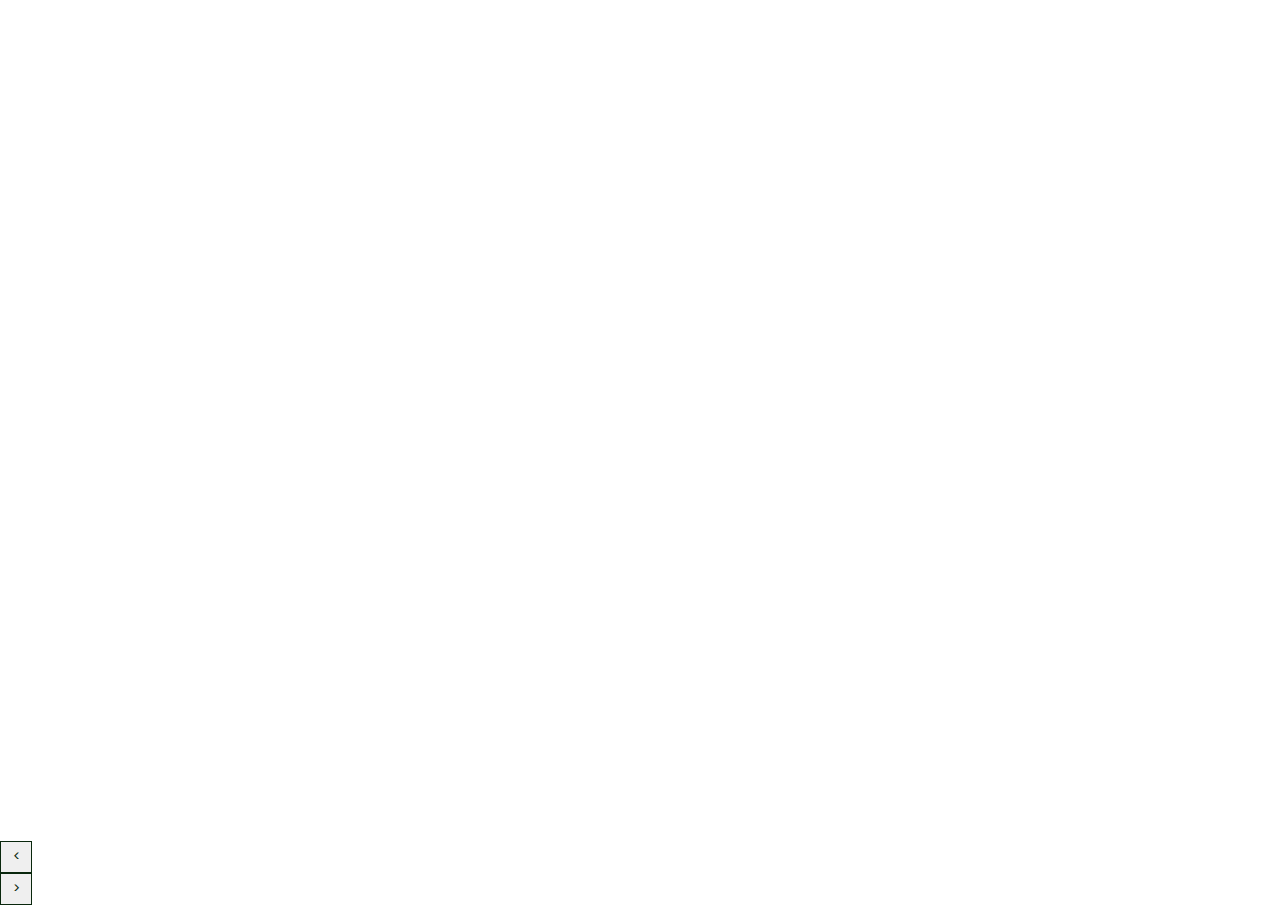
==== commit 4af5f2d1: "js code was organised and made more responsive" ====
--- a/pages/index.html
+++ b/pages/index.html
@@ -11,7 +11,7 @@
 </head>
 
 <body>
-    <nav class="navbar container navbar-expand-lg navbar-light p-0 py-lg-3 mt-2 mt-lg-0 ">
+    <nav class="navbar container navbar-expand-lg navbar-light p-0 py-lg-3 mt-2 mt-lg-0">
         <div class="container-fluid m-0 h-100 ">
             <a class="navbar-brand fw-medium " href="#">My <span>Plants</span></a>
             <button class="navbar-toggler" type="button" data-bs-toggle="collapse"
--- a/sass/style.css
+++ b/sass/style.css
@@ -182,7 +182,14 @@
   transition: all 0.3s ease;
 }
 #collection .collection-carousel-container .collection-carousel .collection-carousel-item .carousel-image-container {
+  transition: all 0.2s ease;
   height: 90%;
+}
+#collection .collection-carousel-container .collection-carousel .collection-carousel-item .carousel-image-container img:nth-child(2) {
+  opacity: 0;
+  transition: all 0.3s ease;
+  height: 130% !important;
+  translate: 5%;
 }
 #collection .collection-carousel-container .collection-carousel .collection-carousel-item .carousel-image-container img {
   height: 100%;
@@ -190,13 +197,28 @@
   -o-object-fit: cover;
      object-fit: cover;
 }
+#collection .collection-carousel-container .collection-carousel .collection-carousel-item .carousel-image-container:hover {
+  transform: perspective(2500px) rotateX(25deg) !important;
+}
+#collection .collection-carousel-container .collection-carousel .collection-carousel-item .carousel-image-container:hover img:nth-child(2) {
+  opacity: 1;
+  transform: translateY(-20%) rotateX(-25deg);
+  -webkit-backdrop-filter: blur(5px);
+          backdrop-filter: blur(5px);
+}
+#collection .collection-carousel-container .collection-carousel .collection-carousel-item .carousel-image-container:hover h4 {
+  transform: translateY(-80%);
+}
 #collection .collection-carousel-container .collection-carousel .collection-carousel-item h4 {
   height: 10%;
   font-family: "Playfair Display", serif;
   font-size: 1.2rem;
+  transition: all 0.3s ease;
+  transform: translateZ(1rem);
 }
 #collection .collection-carousel-container .collection-carousel-buttons {
   height: 2rem;
+  background: var(--white-color);
 }
 #collection .collection-carousel-container .collection-carousel-buttons button {
   border: 1px solid var(--black-color);
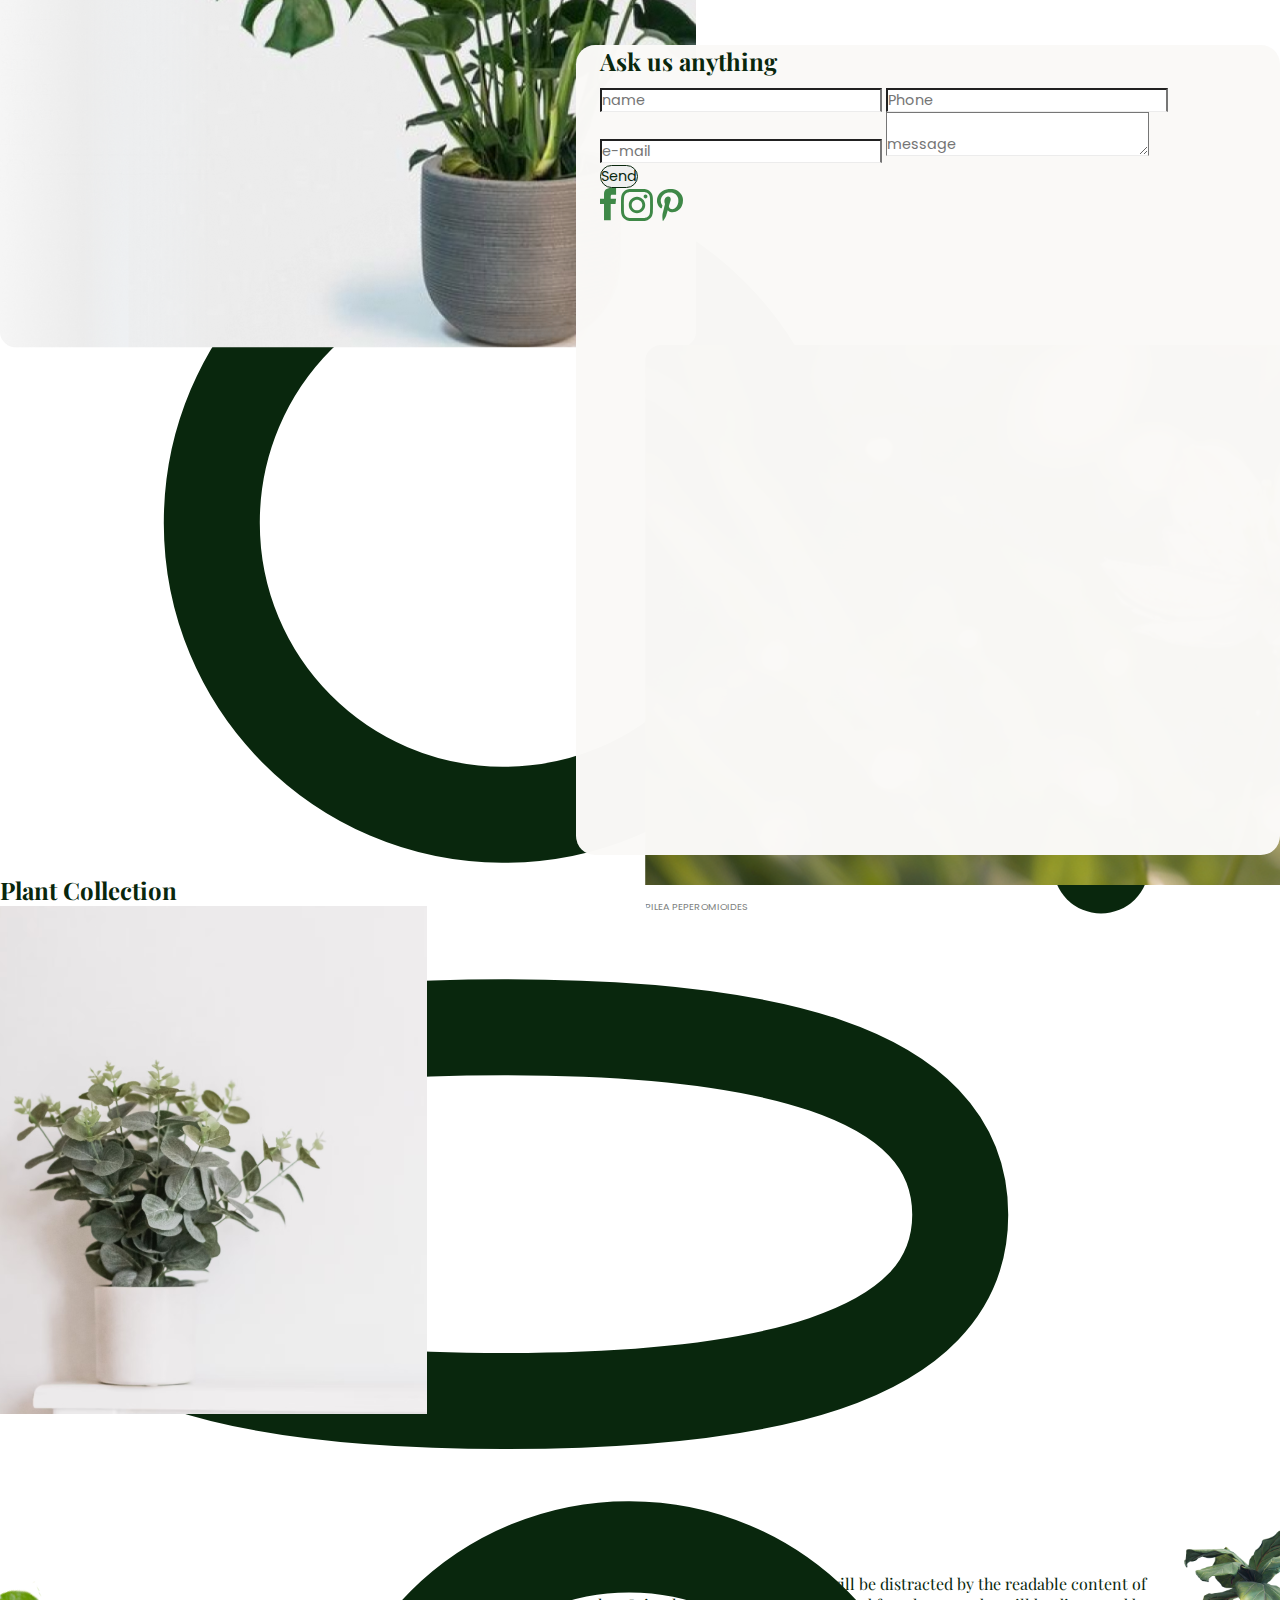
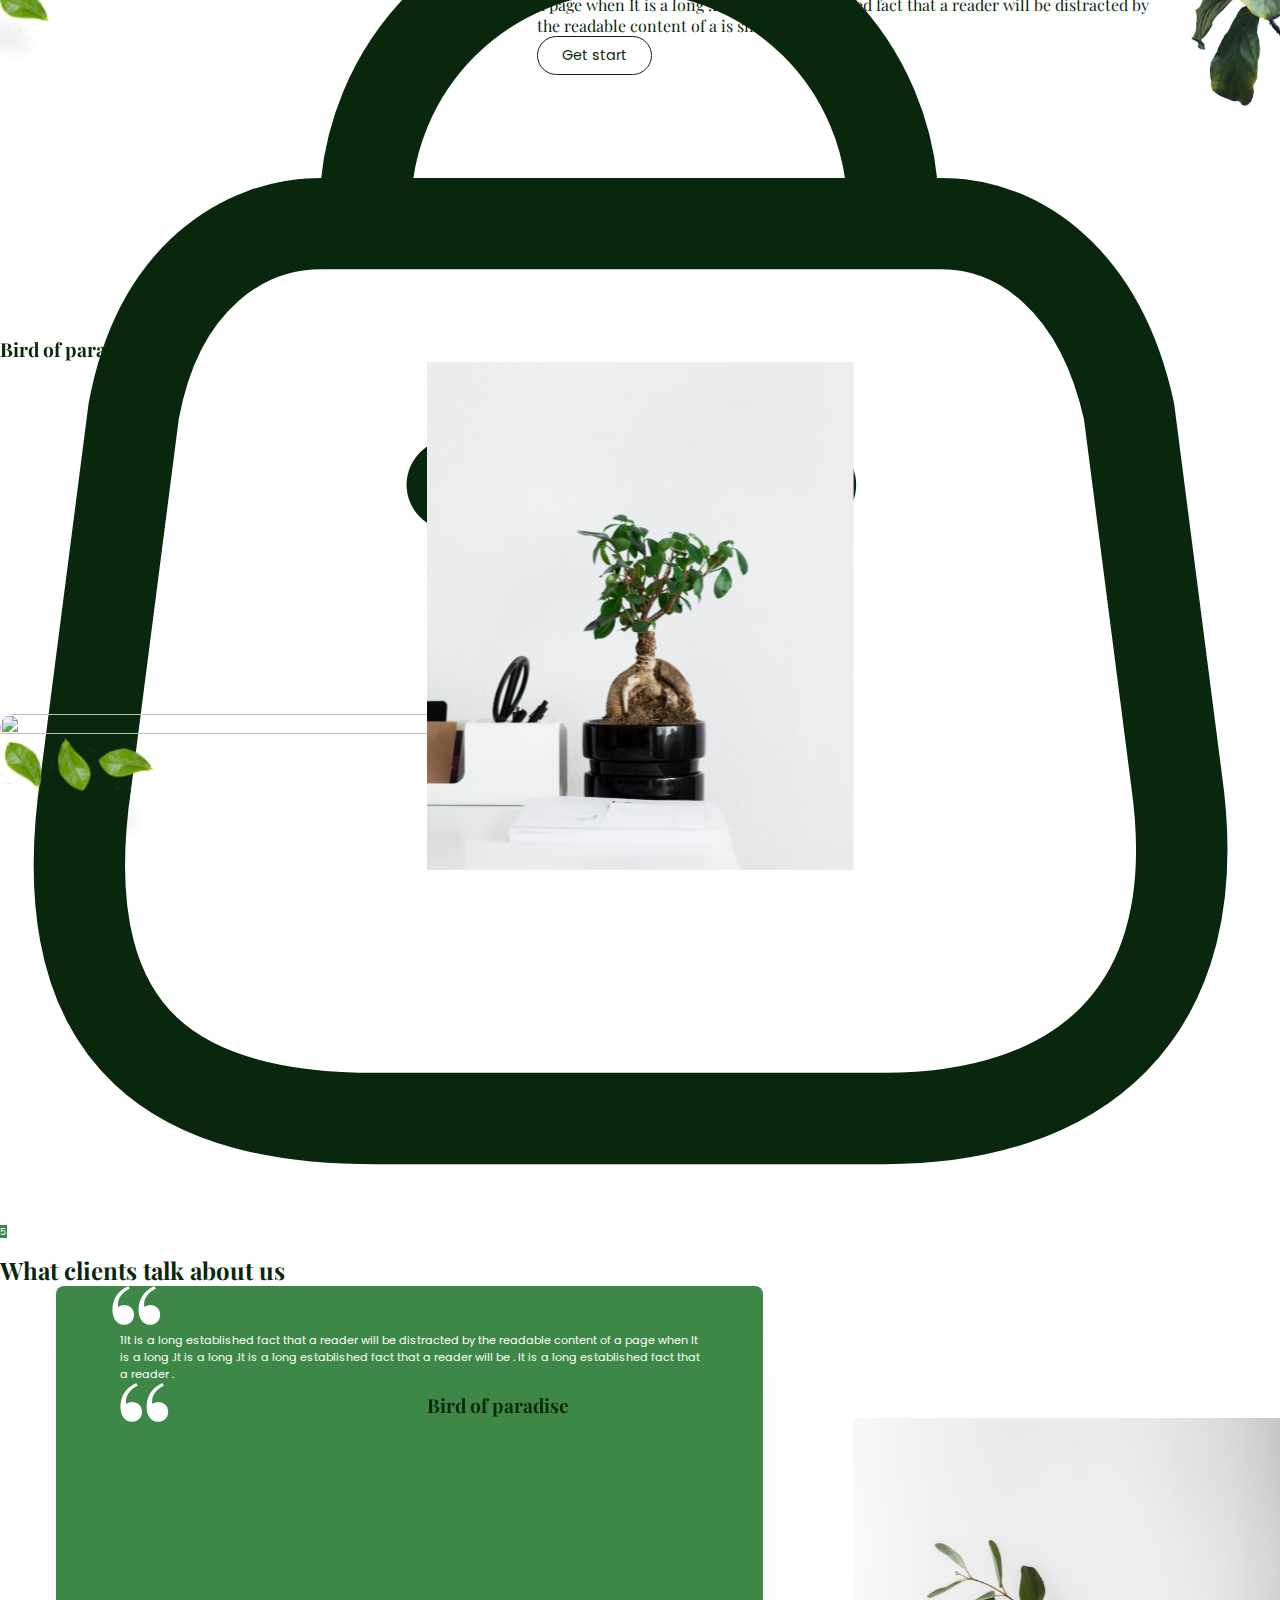
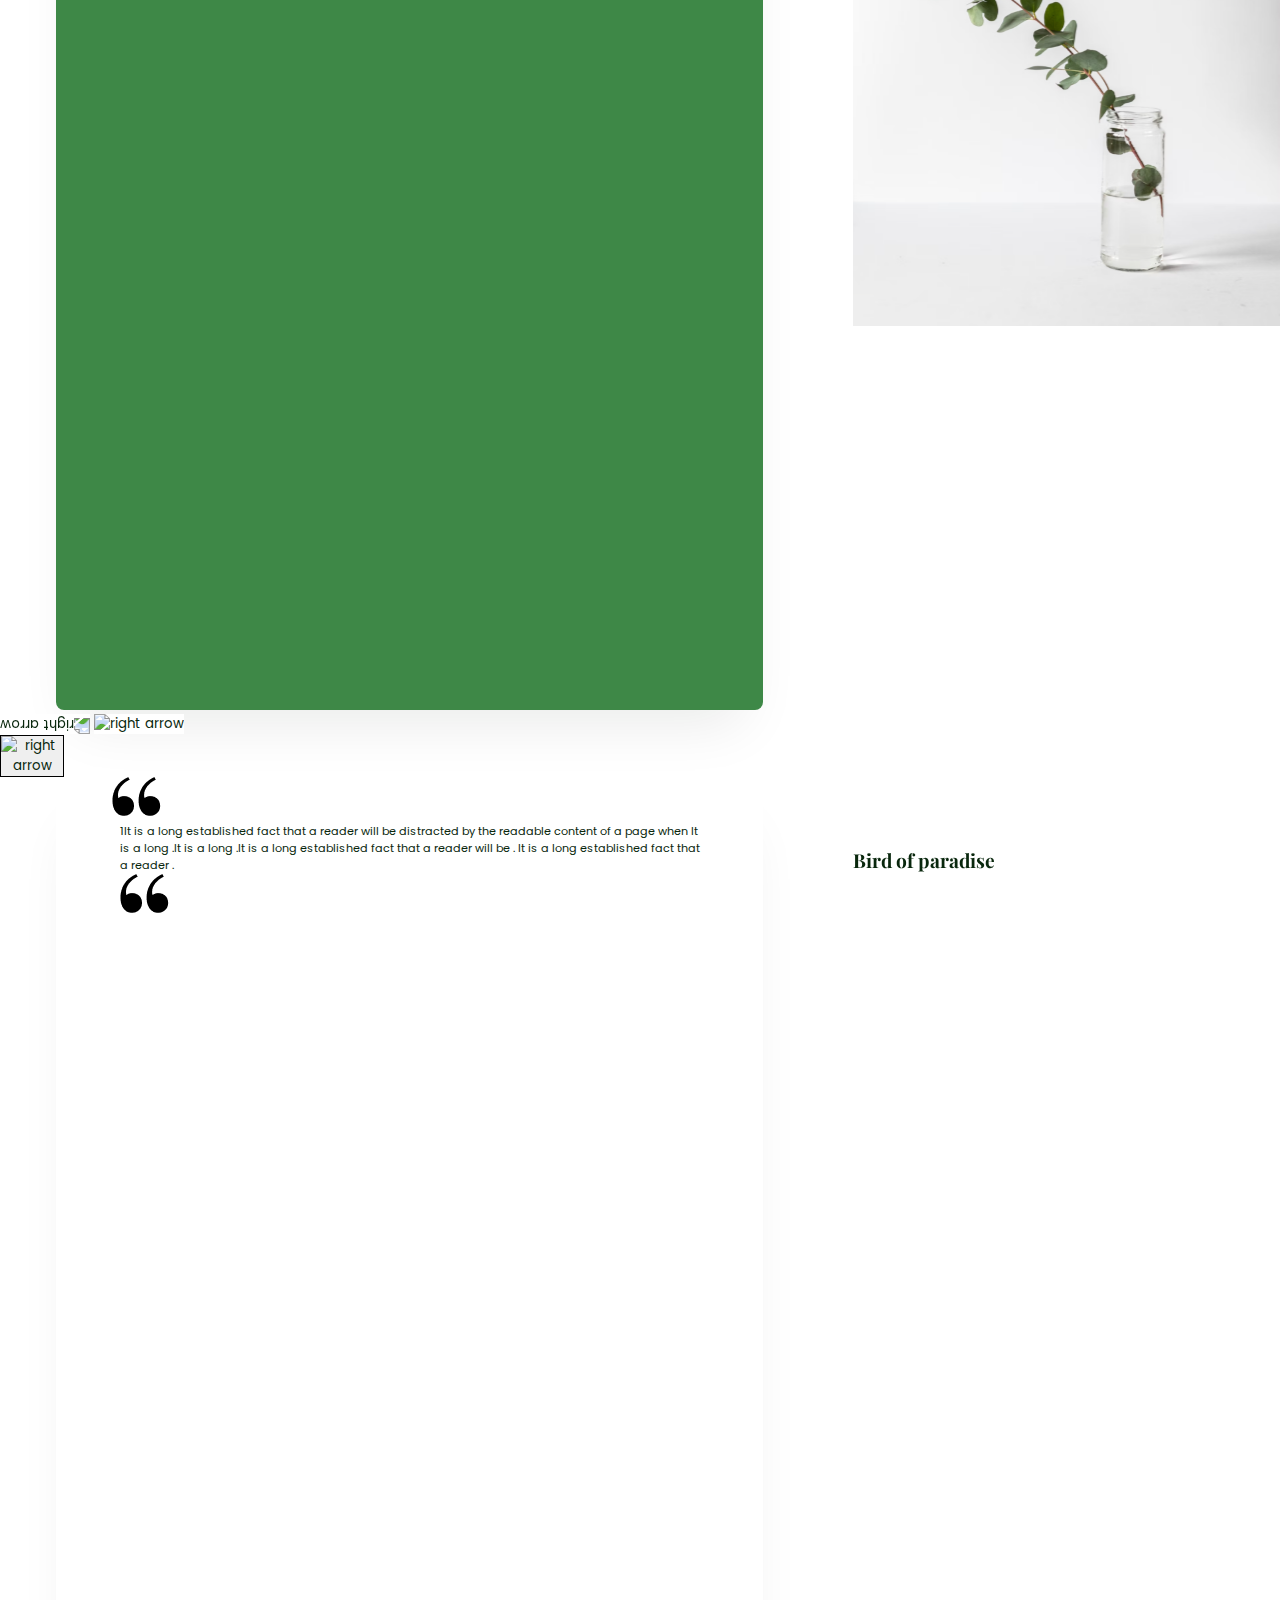
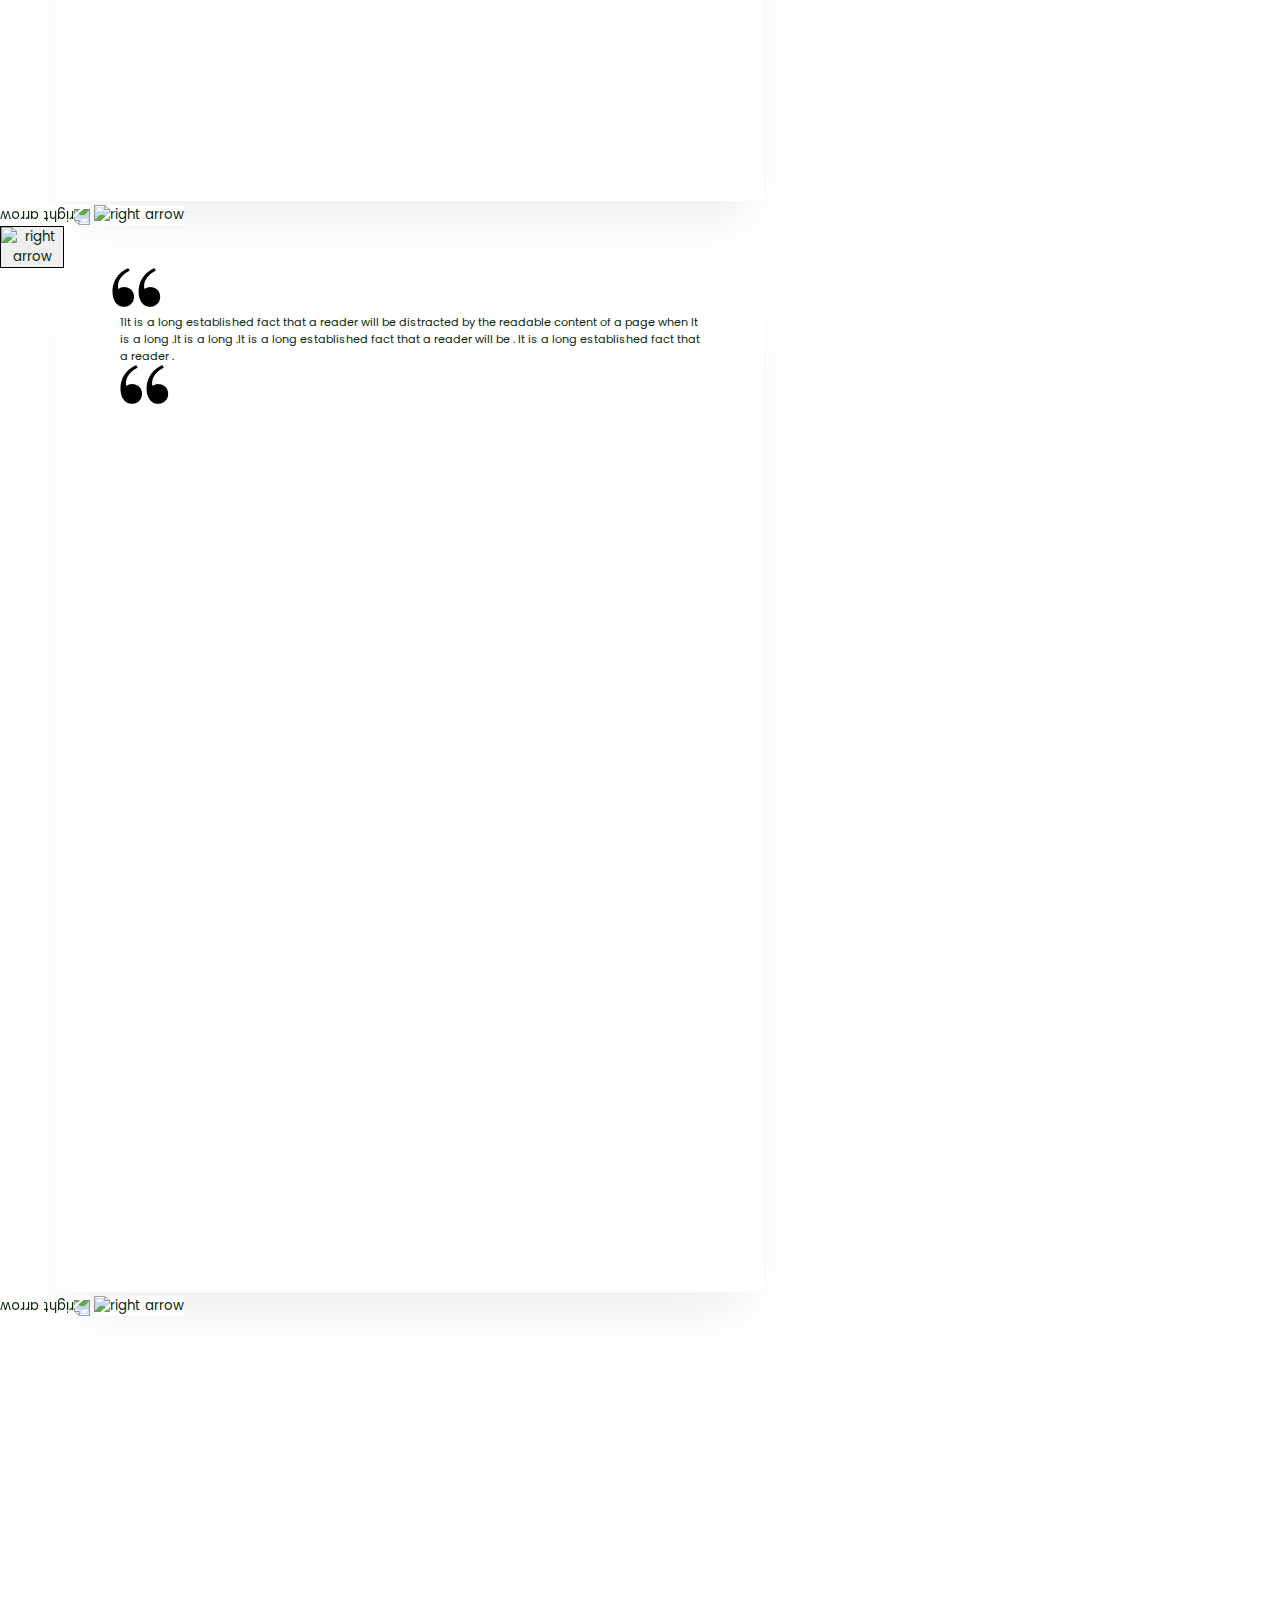
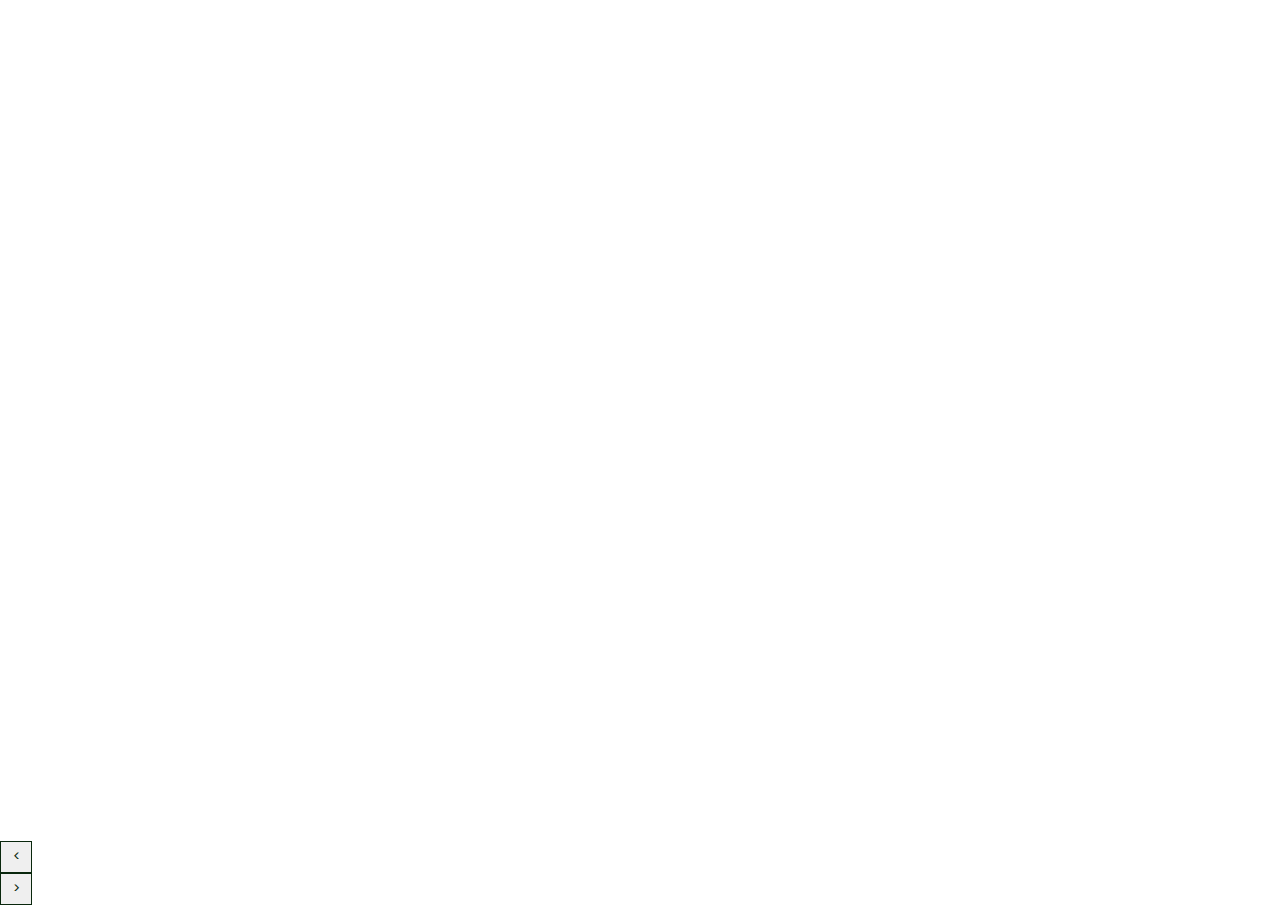
==== commit b4edb2cf: "Merge pull request #2 from Alok905/main" ====
--- a/pages/index.html
+++ b/pages/index.html
@@ -2,63 +2,63 @@
 <html lang="en">
 
 <head>
-    <meta charset="UTF-8">
-    <meta name="viewport" content="width=device-width, initial-scale=1.0">
+    <meta charset="UTF-8" />
+    <meta name="viewport" content="width=device-width, initial-scale=1.0" />
     <title>Plant Shop | Home Page</title>
     <link href="https://cdn.jsdelivr.net/npm/bootstrap@5.0.2/dist/css/bootstrap.min.css" rel="stylesheet"
-        integrity="sha384-EVSTQN3/azprG1Anm3QDgpJLIm9Nao0Yz1ztcQTwFspd3yD65VohhpuuCOmLASjC" crossorigin="anonymous">
-    <link rel="stylesheet" href="../sass/style.css">
+        integrity="sha384-EVSTQN3/azprG1Anm3QDgpJLIm9Nao0Yz1ztcQTwFspd3yD65VohhpuuCOmLASjC" crossorigin="anonymous" />
+    <link rel="stylesheet" href="../sass/style.css" />
 </head>
 
 <body>
     <nav class="navbar container navbar-expand-lg navbar-light p-0 py-lg-3 mt-2 mt-lg-0">
-        <div class="container-fluid m-0 h-100 ">
-            <a class="navbar-brand fw-medium " href="#">My <span>Plants</span></a>
+        <div class="container-fluid m-0 h-100">
+            <a class="navbar-brand fw-medium" href="#">My <span>Plants</span></a>
             <button class="navbar-toggler" type="button" data-bs-toggle="collapse"
                 data-bs-target="#navbarSupportedContent" aria-controls="navbarSupportedContent" aria-expanded="false"
                 aria-label="Toggle navigation">
                 <span class="navbar-toggler-icon"></span>
             </button>
             <div class="collapse navbar-collapse" id="navbarSupportedContent">
-                <ul class="navbar-nav me-auto ms-lg-2  mb-2 mb-lg-0">
-                    <li class="nav-item">
-                        <a class="nav-link fw-medium " aria-current="page" href="#">About</a>
-                    </li>
-                    <li class="nav-item">
-                        <a class="nav-link fw-medium " href="#">Shop</a>
-                    </li>
-                    <li class="nav-item">
-                        <a class="nav-link fw-medium " href="#">Plants</a>
-                    </li>
-                    <li class="nav-item">
-                        <a class="nav-link fw-medium " href="#">Delivery</a>
-                    </li>
-                    <li class="nav-item">
-                        <a class="nav-link fw-medium " href="#">Help</a>
+                <ul class="navbar-nav me-auto ms-lg-2 mb-2 mb-lg-0">
+                    <li class="nav-item">
+                        <a class="nav-link fw-medium" aria-current="page" href="#">About</a>
+                    </li>
+                    <li class="nav-item">
+                        <a class="nav-link fw-medium" href="#">Shop</a>
+                    </li>
+                    <li class="nav-item">
+                        <a class="nav-link fw-medium" href="#">Plants</a>
+                    </li>
+                    <li class="nav-item">
+                        <a class="nav-link fw-medium" href="#">Delivery</a>
+                    </li>
+                    <li class="nav-item">
+                        <a class="nav-link fw-medium" href="#">Help</a>
                     </li>
                 </ul>
-                <form class="d-flex position-relative w-100
-                ">
-                    <input class="form-control me-2 h-100 d-flex align-items-center justify-content-center "
-                        type="search" placeholder="Search products..." aria-label="Search">
-                    <button class="btn border-0 h-100  position-absolute " type="submit"><img class="h-100 w-100 "
-                            src="../assets/static/search_icon.svg" alt="search icon"></button>
+                <form class="d-flex position-relative w-100">
+                    <input class="form-control me-2 h-100 d-flex align-items-center justify-content-center"
+                        type="search" placeholder="Search products..." aria-label="Search" />
+                    <button class="btn border-0 h-100 position-absolute" type="submit">
+                        <img class="h-100 w-100" src="../assets/static/search_icon.svg" alt="search icon" />
+                    </button>
                 </form>
-                <span class="d-inline-flex align-items-center justify-content-center   nav-icon ms-lg-3 mt-3 mt-lg-0 ">
-                    <img src="../assets/static/add_user.svg" alt="add user icon">
+                <span class="d-inline-flex align-items-center justify-content-center nav-icon ms-lg-3 mt-3 mt-lg-0">
+                    <img src="../assets/static/add_user.svg" alt="add user icon" />
                 </span>
                 <span
-                    class="d-inline-flex align-items-center justify-content-center  nav-icon nav-icon-bag ms-3 mt-3 mt-lg-0  position-relative ">
-                    <img src="../assets/static/bag.svg" alt="bag icon">
+                    class="d-inline-flex align-items-center justify-content-center nav-icon nav-icon-bag ms-3 mt-3 mt-lg-0 position-relative">
+                    <img src="../assets/static/bag.svg" alt="bag icon" />
                     <span
-                        class="bag-badge d-inline-block position-absolute rounded-circle d-flex align-items-center justify-content-center ">5</span>
+                        class="bag-badge d-inline-block position-absolute rounded-circle d-flex align-items-center justify-content-center">5</span>
                 </span>
             </div>
         </div>
     </nav>
 
-    <section id="home" class="container-xxl position-relative overflow-hidden ">
-        <div class="home-carousel-container m-0 p-0 mt-2  mx-lg-auto p-lg-0 position-relative overflow-hidden ">
+    <section id="home" class="container-xxl position-relative overflow-hidden mb-5 ">
+        <div class="home-carousel-container m-0 p-0 mt-2 mx-lg-auto p-lg-0 position-relative overflow-hidden">
             <!-- ---------  -->
             <!-- <div class="home-carousel-item w-100 h-100 position-absolute " data-id="0">
                 <div class="home-carousel-body position-relative h-100 w-100 overflow-hidden ">
@@ -68,54 +68,57 @@
             </div> -->
             <!-- ---------- -->
         </div>
-        <div class="home-texts-container container 
-        position-absolute m-0 d-flex flex-column justify-content-center gap-2 gap-lg-4 bg-transparent">
-            <h6 class="love-nature m-0 d-flex align-items-center fw-normal position-relative ">
+        <div
+            class="home-texts-container container position-absolute m-0 d-flex flex-column justify-content-center gap-2 gap-lg-4 bg-transparent">
+            <h6 class="love-nature m-0 d-flex align-items-center fw-normal position-relative">
                 Love nature
-                <img class="position-absolute d-none d-lg-block " src="../assets/static/leaf.svg" alt="leaf">
+                <img class="position-absolute d-none d-md-block" src="../assets/static/leaf.svg" alt="leaf" />
             </h6>
-            <h1 class="home-main-heading">Take a new <br class="d-none d-md-block " /> friend to your <br
-                    class="d-none d-md-block " /> home</h1>
+            <h1 class="home-main-heading">
+                Take a new <br class="d-none d-md-block" />
+                friend to your <br class="d-none d-md-block" />
+                home
+            </h1>
             <div class="buttons-container">
                 <button class="btn-home btn-plant-care px-4 py-1">Plant Care</button>
-                <button class="btn-home btm-buy-plant px-4 py-1 ms-2 ms-md-3  ">Buy a plant</button>
-            </div>
-            <div class="social-navigation-container d-flex align-items-center justify-content-between mt-3 ">
-                <div class="social-icons-container h-100 d-flex align-items-center gap-2 gap-md-4 ">
-                    <a class="h-100 d-flex align-items-center justify-content-center " href="#">
-                        <img class="h-100 " src="../assets/static/facebook.svg" alt="facebook icon"></a>
-                    <a class="h-100 d-flex align-items-center justify-content-center " href="#">
-                        <img class="h-100 " src="../assets/static/instagram.svg" alt="instagram icon"></a>
-                    <a class="h-100 d-flex align-items-center justify-content-center " href=" #">
-                        <img class="h-100 " src="../assets/static/pintrest.svg" alt="pintrest icon"></a>
-                </div>
-                <div
-                    class="carausel-navigation-container d-flex align-items-center justify-content-center gap-2 h-100 ">
+                <button class="btn-home btm-buy-plant px-4 py-1 ms-2 ms-md-3">
+                    Buy a plant
+                </button>
+            </div>
+            <div class="social-navigation-container d-flex align-items-center justify-content-between mt-3">
+                <div class="social-icons-container h-100 d-flex align-items-center gap-2 gap-md-4">
+                    <a class="h-100 d-flex align-items-center justify-content-center" href="#">
+                        <img class="h-100" src="../assets/static/facebook.svg" alt="facebook icon" /></a>
+                    <a class="h-100 d-flex align-items-center justify-content-center" href="#">
+                        <img class="h-100" src="../assets/static/instagram.svg" alt="instagram icon" /></a>
+                    <a class="h-100 d-flex align-items-center justify-content-center" href=" #">
+                        <img class="h-100" src="../assets/static/pintrest.svg" alt="pintrest icon" /></a>
+                </div>
+                <div class="carausel-navigation-container d-flex align-items-center justify-content-center gap-2 h-100">
                     <button
-                        class="btn-carousel-left h-100 d-flex align-items-center justify-content-center border-0 bg-transparent ">
+                        class="btn-carousel-left h-100 d-flex align-items-center justify-content-center border-0 bg-transparent">
                         <span class="triangle-left"></span>
                     </button>
-                    <span class="text-carousel-prev h-100 d-flex align-items-center justify-content-center ">3</span>
+                    <span class="text-carousel-prev h-100 d-flex align-items-center justify-content-center">3</span>
                     <p
-                        class="home-carousel-slider flex-grow-1 d-flex align-items-center justify-content-center  m-0 position-relative border-0 ">
-
+                        class="home-carousel-slider flex-grow-1 d-flex align-items-center justify-content-center m-0 position-relative border-0">
                         <!-- <span class="home-carousel-slider-span h-100  border-0 ">
                         </span> -->
                     </p>
-                    <span class="text-carousel-next h-100 d-flex align-items-center justify-content-center ">2</span>
+                    <span class="text-carousel-next h-100 d-flex align-items-center justify-content-center">2</span>
                     <button
-                        class="btn-carousel-right h-100 d-flex align-items-center justify-content-center border-0 bg-transparent "><span
-                            class="triangle-left"></span></button>
-                </div>
-            </div>
-        </div>
-
-    </section>
-
-    <section id="collection" class="container d-flex flex-column align-items-center">
-        <h2 class=" text-center m-0 fw-semibold my-4">Plant Collection</h2>
-        <div class=" collection-carousel-container d-flex flex-column  flex-md-row flex-grow-1 w-100 gap-md-2  ">
-            <div class="collection-carousel flex-grow-1 w-100 position-relative overflow-hidden ">
+                        class="btn-carousel-right h-100 d-flex align-items-center justify-content-center border-0 bg-transparent">
+                        <span class="triangle-left"></span>
+                    </button>
+                </div>
+            </div>
+        </div>
+    </section>
+
+    <section id="collection" class="container d-flex flex-column align-items-center my-5">
+        <h2 class="text-center m-0 fw-semibold my-4">Plant Collection</h2>
+        <div class="collection-carousel-container d-flex flex-column flex-md-row flex-grow-1 w-100 gap-md-2">
+            <div class="collection-carousel flex-grow-1 w-100 position-relative overflow-hidden">
                 <!-- <div class="collection-carousel-item h-100 w-100 position-absolute p-md-2 p-lg-3 ">
                     <div class="carousel-item-body h-100 w-100 d-flex flex-column">
                         <div class="carousel-image-container flex-grow-1 overflow-hidden ">
@@ -127,11 +130,76 @@
                 </div> -->
             </div>
             <div
-                class="collection-carousel-buttons d-flex flex-md-column  align-items-center justify-content-center gap-3 mt-2 mt-md-0 ">
-                <button class="btn-collection-prev rounded-circle h-100 bg-transparent fw-normal ">
-                    < </button>
-                        <button class="btn-collection-next rounded-circle h-100 bg-transparent fw-normal ">></button>
-
+                class="collection-carousel-buttons d-flex flex-md-column align-items-center justify-content-center gap-3 mt-2 mt-md-0">
+                <button class="btn-collection-prev rounded-circle h-100 bg-transparent fw-normal">
+                    &lt; </button>
+                <button class="btn-collection-next rounded-circle h-100 bg-transparent fw-normal">
+                    &gt;
+                </button>
+            </div>
+        </div>
+    </section>
+
+    <section id="journey" class="container my-5">
+        <div class="position-relative m-0 p-0 overflow-hidden h-100 w-100 ">
+            <img class="position-absolute random-leaf" src="../assets/static/leaf.svg" alt="leaf">
+            <div class="image-container">
+                <img src="../assets/static/journey/plant.png" alt="">
+            </div>
+            <div class="text-container p-3 d-flex flex-column justify-content-center gap-md-3  gap-lg-4  ">
+                <h2 class="fw-semibold">Our journey</h2>
+                <p>It is a long established fact that a reader will be distracted by the readable content of a page when
+                    It
+                    is a long .It
+                    is a long established fact that a reader will be distracted by the readable content of a is simply.
+                </p>
+                <button class="btn-get-start">Get start</button>
+            </div>
+            <img class="d-none d-md-block position-absolute side-plant" src="../assets/static/journey/side_plant.png"
+                alt="side plant">
+        </div>
+    </section>
+
+    <section id="askus" class="container my-5">
+        <div class="h-100 w-100 position-relative m-0 p-0">
+            <div class="image-container h-100 w-100">
+                <img class="h-100 w-100 object-fit-cover" src="../assets/static/askus/askus.png" alt="">
+            </div>
+            <form action="" class="d-flex flex-column justify-content-center p-2 px-3 px-md-2 gap-2 ">
+                <h2 class="form-heading">Ask us anything</h2>
+                <input class="border-0 p-1 bg-transparent " type="text" placeholder="name">
+                <input class="border-0 p-1 bg-transparent " type="number" placeholder="Phone">
+                <input class="border-0 p-1 bg-transparent " type="email" placeholder="e-mail">
+                <textarea class="border-0 p-1 bg-transparent " placeholder="message"></textarea>
+                <!-- <textarea class="border-0 p-1 bg-transparent " cols=" 10" rows="4" placeholder="message"></textarea> -->
+                <div class="btn-links-container mt-2  d-flex align-items-center justify-content-between ">
+                    <button type="submit"
+                        class="h-100 px-3 px-md-4  align-items-center justify-content-center bg-transparent  ">Send</button>
+                    <div class="social-links h-100 d-flex align-items-center justify-content-center gap-3">
+                        <a class="h-50 d-flex align-items-center justify-content-center " href=""><img class="h-100 "
+                                src="../assets/static/facebook.svg" alt=""></a>
+                        <a class="h-50 d-flex align-items-center justify-content-center " href=""><img class="h-100 "
+                                src="../assets/static/instagram.svg" alt=""></a>
+                        <a class="h-50 d-flex align-items-center justify-content-center " href=""><img class="h-100 "
+                                src="../assets/static/pintrest.svg" alt=""></a>
+                    </div>
+                </div>
+            </form>
+            <div class="leaf-container d-none d-md-block position-absolute">
+                <div class="position-relative w-100 h-100">
+                    <img class="position-absolute " src="../assets/static/leaf.svg" alt="leaf">
+                    <img class="position-absolute " src="../assets/static/leaf.svg" alt="leaf">
+                    <img class="position-absolute " src="../assets/static/leaf.svg" alt="leaf">
+                </div>
+            </div>
+        </div>
+    </section>
+
+    <section id="clients" class="container mt-5">
+        <h2 class="m-0 my-4">What clients talk about us</h2>
+        <div
+            class="clients-carousel-container w-100 position-relative overflow-hidden mx-auto mx-md-0 d-flex align-items-center">
+            <div class="carousel-wrapper h-100 w-100 position-relative mx-auto mx-md-0 d-flex align-items-center">
             </div>
         </div>
     </section>
@@ -144,7 +212,6 @@
     <script src="https://cdn.jsdelivr.net/npm/bootstrap@5.0.2/dist/js/bootstrap.min.js"
         integrity="sha384-cVKIPhGWiC2Al4u+LWgxfKTRIcfu0JTxR+EQDz/bgldoEyl4H0zUF0QKbrJ0EcQF"
         crossorigin="anonymous"></script>
-
 </body>
 
 </html>--- a/sass/style.css
+++ b/sass/style.css
@@ -10,6 +10,7 @@
   --light-grey-color: #c0c0c0;
   --white-color: #fff;
   --yellow-color: #f5c771;
+  --deep-white-color: #faf9f7;
 }
 
 * {
@@ -99,11 +100,14 @@
   height: 0.1rem;
   width: 2.5rem;
   margin-right: 0.5rem;
+  background: #d4d4d4;
 }
 #home .home-texts-container .love-nature img {
   height: 3rem;
-  top: -2rem;
+  top: -5rem;
   left: 1.2rem;
+  transform: rotate(320deg);
+  filter: drop-shadow(-50px 30px 7px rgba(2, 22, 5, 0.0666666667));
 }
 #home .home-texts-container .home-main-heading {
   font-size: 1.8rem;
@@ -229,6 +233,185 @@
   border-color: var(--yellow-color);
 }
 
+#clients h2 {
+  font-family: "Playfair Display", serif;
+}
+#clients .clients-carousel-container {
+  height: 25rem;
+}
+@media (min-width: 490px) {
+  #clients .clients-carousel-container {
+    height: 15rem;
+  }
+  #clients .clients-carousel-container .double-quotes:last-child {
+    bottom: 0 !important;
+  }
+}
+#clients .clients-carousel-container .carousel-wrapper {
+  transition: all 0.3s ease;
+}
+#clients .clients-carousel-container .client-carousel-item {
+  min-width: 100%;
+  aspect-ratio: 3/4;
+  color: var(--black-color);
+  background: var(--white-color);
+  border-radius: 1rem;
+  transition: all 0.2s ease;
+}
+#clients .clients-carousel-container .client-carousel-item.active {
+  background: var(--green-color);
+  color: var(--white-color);
+}
+#clients .clients-carousel-container .client-carousel-item.active .double-quotes {
+  filter: unset !important;
+}
+#clients .clients-carousel-container .client-carousel-item .client-image {
+  height: 40%;
+}
+#clients .clients-carousel-container .client-carousel-item .client-description {
+  height: 60%;
+  transition: all 0.2s ease;
+  color: var(--black-color);
+  background: var(--white-color);
+}
+#clients .clients-carousel-container .client-carousel-item .client-description.active {
+  background: var(--green-color);
+}
+#clients .clients-carousel-container .client-carousel-item .client-description.active p {
+  color: var(--white-color);
+}
+#clients .clients-carousel-container .client-carousel-item .client-description p {
+  font-size: 0.9rem;
+}
+#clients .clients-carousel-container .client-carousel-item .client-description .double-quotes {
+  width: 1.5rem;
+  height: 1.5rem;
+  filter: invert(100%);
+}
+#clients .clients-carousel-container .client-carousel-item .client-description .double-quotes:last-child {
+  bottom: 1rem;
+  right: 1rem;
+  transform: rotate(180deg);
+}
+#clients .clients-carousel-container .client-carousel-item .client-carousel-button {
+  background: var(--white-color);
+  z-index: 2;
+  border: none;
+  right: 0.3rem;
+  top: 0.3rem;
+}
+#clients .clients-carousel-container .client-carousel-item .client-carousel-button.prev {
+  right: unset;
+  left: 0.3rem;
+  rotate: 180deg;
+}
+
+#journey {
+  height: 50vh;
+  overflow: hidden;
+}
+#journey .image-container {
+  transform-style: preserve-3d;
+  transform-origin: center;
+  position: absolute;
+  width: 140%;
+  aspect-ratio: 4/5;
+  background: radial-gradient(#146b20 20%, #104e18);
+  border-radius: 50% 50% 0 0;
+  left: 55%;
+  transform: translateX(-50%) rotateZ(27deg) rotateY(322deg) perspective(1200px);
+  z-index: -1;
+}
+#journey .image-container img {
+  height: 100%;
+  width: 100%;
+  -o-object-fit: contain;
+     object-fit: contain;
+  transform-origin: bottom;
+  transform: rotateX(330deg) rotateY(7deg);
+}
+#journey .text-container {
+  background: rgba(255, 255, 255, 0.8666666667);
+  height: 100%;
+  width: 100%;
+}
+#journey .text-container h2 {
+  font-family: "Playfair Display", serif;
+}
+#journey .text-container p {
+  font-family: "Playfair Display", serif;
+  font-size: 0.7rem;
+  max-width: 20rem;
+}
+#journey .text-container button {
+  width: -moz-fit-content;
+  width: fit-content;
+  padding: 0.2rem 1rem;
+  border-radius: 5rem;
+  border: 1px solid var(--black-color);
+  background: transparent;
+  font-size: 0.7rem;
+}
+#journey .text-container button:hover {
+  background: var(--black-color);
+  color: var(--white-color);
+}
+
+#askus {
+  height: 50vh;
+}
+#askus form {
+  position: absolute;
+  height: 90%;
+  width: 80%;
+  max-width: 20rem;
+  top: 50%;
+  left: 50%;
+  transform: translate(-50%, -50%);
+  background: rgba(250, 249, 247, 0.99);
+  border-radius: 0.5rem;
+}
+#askus form h2 {
+  font-family: "Playfair Display", serif;
+}
+#askus form input,
+#askus form textarea {
+  font-size: 0.8rem;
+  border-bottom: 1px solid #ececec !important;
+}
+#askus form input:active, #askus form input:focus, #askus form input:hover,
+#askus form textarea:active,
+#askus form textarea:focus,
+#askus form textarea:hover {
+  outline: none;
+}
+#askus form textarea {
+  position: relative;
+}
+#askus form textarea::-moz-placeholder {
+  position: absolute;
+  bottom: 0;
+  left: 0;
+}
+#askus form textarea::placeholder {
+  position: absolute;
+  bottom: 0;
+  left: 0;
+}
+#askus form .btn-links-container {
+  height: 1.5rem;
+}
+#askus form .btn-links-container button {
+  font-size: 0.7rem;
+  border: 1px solid var(--black-color);
+  border-radius: 1rem;
+}
+#askus form .btn-links-container button:hover {
+  background: var(--black-color) !important;
+  color: var(--white-color);
+  cursor: pointer;
+}
+
 @media (min-width: 768px) {
   #home {
     height: 70vh;
@@ -241,9 +424,6 @@
   #home .home-carousel-container .home-carousel-item {
     width: 70% !important;
     aspect-ratio: 4/3;
-  }
-  #home .home-carousel-container .home-carousel-item .home-carousel-body {
-    height: 95% !important;
   }
   #home .home-carousel-container .home-carousel-item .home-carousel-body img {
     width: unset !important;
@@ -296,6 +476,178 @@
     width: 2rem !important;
     height: 2rem !important;
   }
+  #journey {
+    height: 70vh;
+    overflow: hidden;
+  }
+  #journey > div {
+    display: flex;
+    align-items: center;
+    justify-content: space-between;
+  }
+  #journey > div .random-leaf {
+    top: 0;
+    left: 2rem;
+    height: 3rem;
+    transform: rotate(331deg);
+    filter: drop-shadow(-30px 20px 7px rgba(2, 22, 5, 0.0666666667));
+  }
+  #journey > div .image-container {
+    position: relative;
+    width: 40%;
+    height: 70%;
+    margin-top: auto;
+    aspect-ratio: unset;
+    left: unset;
+    transform: unset;
+    z-index: unset;
+  }
+  #journey > div .image-container img {
+    height: 130%;
+    position: absolute;
+    bottom: 0;
+    transform: unset;
+  }
+  #journey > div .text-container {
+    background: transparent;
+    width: 50%;
+  }
+  #journey > div .text-container p {
+    font-size: 0.8rem;
+    max-width: unset;
+  }
+  #journey > div .text-container button {
+    padding: 0.3rem 1.2rem;
+    border-radius: 5rem;
+    border: 1px solid var(--black-color);
+    font-size: 0.8rem;
+  }
+  #journey > div .side-plant {
+    height: 13rem;
+    right: 0;
+    top: 0;
+  }
+  #askus {
+    height: 55vh;
+  }
+  #askus .image-container {
+    width: 55% !important;
+    border-radius: 1.2rem;
+    overflow: hidden;
+  }
+  #askus .image-container img {
+    height: 100% !important;
+    width: 100% !important;
+    -o-object-fit: cover;
+       object-fit: cover;
+  }
+  #askus form {
+    border-radius: 1.2rem;
+    max-width: unset;
+    height: 90%;
+    width: 55%;
+    left: unset;
+    right: 0;
+    transform: translateY(-50%);
+    padding: 0 1.5rem !important;
+  }
+  #askus form h2 {
+    font-size: 1.5rem;
+    margin-bottom: 0.6rem;
+  }
+  #askus form input,
+  #askus form textarea {
+    font-size: 0.9rem;
+  }
+  #askus form .btn-links-container {
+    height: 2rem;
+  }
+  #askus form .btn-links-container button {
+    font-size: 0.9rem;
+  }
+  #askus .leaf-container {
+    height: 5rem;
+    width: 15rem;
+    right: 1rem;
+    bottom: -2rem;
+  }
+  #askus .leaf-container > div img {
+    height: 3rem;
+    transform-origin: center;
+    filter: drop-shadow(-50px 30px 7px rgba(2, 22, 5, 0.0666666667));
+  }
+  #askus .leaf-container > div img:first-child {
+    top: 3rem;
+  }
+  #askus .leaf-container > div img:nth-child(2) {
+    right: 4rem;
+    height: 3rem;
+    top: 3rem;
+    transform: rotate(195deg);
+    filter: drop-shadow(0px -30px 7px rgba(2, 22, 5, 0.0666666667));
+  }
+  #askus .leaf-container > div img:last-child {
+    right: 0;
+    top: 0;
+    transform: rotate(313deg);
+  }
+  #clients .clients-carousel-container {
+    height: 10rem;
+  }
+  #clients .clients-carousel-container .client-carousel-item {
+    min-width: 60%;
+    max-width: 60%;
+    background: transparent;
+  }
+  #clients .clients-carousel-container .client-carousel-item.active {
+    background: transparent;
+  }
+  #clients .clients-carousel-container .client-carousel-item .client-image {
+    position: absolute;
+    height: unset;
+    width: 20%;
+    aspect-ratio: 1/1;
+    z-index: 2;
+    left: 1.5rem;
+  }
+  #clients .clients-carousel-container .client-carousel-item .client-description {
+    box-shadow: 0 34px 55px -22px rgba(2, 22, 5, 0.09);
+    height: 100%;
+    width: 90% !important;
+    margin-left: auto;
+    padding-left: 3.3rem;
+    border-radius: 0.5rem;
+    background: var(--white-color);
+  }
+  #clients .clients-carousel-container .client-carousel-item .client-description p {
+    font-size: 0.6rem;
+  }
+  #clients .clients-carousel-container .client-carousel-item .client-description .double-quotes {
+    width: 1rem;
+    height: 1rem;
+  }
+  #clients .clients-carousel-container .client-carousel-item .client-description .double-quotes:first-child {
+    margin-left: -0.5rem;
+    margin-bottom: 0.6rem;
+  }
+  #clients .clients-carousel-container .client-carousel-item .client-description .double-quotes:last-child {
+    bottom: 0.4rem !important;
+    right: 1rem;
+  }
+  #clients .clients-carousel-container .clients-button-wrapper {
+    min-width: unset;
+    width: 5%;
+  }
+  #clients .clients-carousel-container .clients-button-wrapper .client-carousel-button {
+    min-width: 1.5rem;
+    min-height: 1.5rem;
+    border: 1px solid black !important;
+    position: unset;
+    transition: all 0.2s easefff;
+  }
+  #clients .clients-carousel-container .clients-button-wrapper .client-carousel-button.prev {
+    transform: rotate(180deg);
+  }
 }
 @media (min-width: 992px) {
   .navbar {
@@ -322,4 +674,74 @@
   #collection .collection-carousel-container .collection-carousel .collection-carousel-item {
     width: 33.33% !important;
   }
+  #journey {
+    height: 90vh;
+    overflow: hidden;
+  }
+  #askus {
+    height: 60vh;
+  }
+  #clients .clients-carousel-container {
+    height: 13rem;
+  }
+  #clients .clients-carousel-container .client-carousel-item .client-description {
+    margin-left: 4rem;
+  }
+  #clients .clients-carousel-container .client-carousel-item .client-description p {
+    font-size: 0.7rem;
+  }
+  #clients .clients-carousel-container .client-carousel-item .client-description .double-quotes {
+    width: 1.3rem;
+    height: 1.3rem;
+  }
+  #clients .clients-carousel-container .client-carousel-item .client-description .double-quotes:first-child {
+    margin-bottom: 1rem;
+  }
+  #clients .clients-carousel-container .client-carousel-item .client-description .double-quotes:last-child {
+    bottom: 0.6rem !important;
+  }
+}
+@media (min-width: 1200px) {
+  #journey {
+    height: 90vh;
+    overflow: hidden;
+  }
+  #journey > div .text-container {
+    width: 50%;
+  }
+  #journey > div .text-container p {
+    font-size: 1rem;
+  }
+  #journey > div .text-container button {
+    padding: 0.5rem 1.5rem;
+    font-size: 0.9rem;
+  }
+  #clients .clients-carousel-container {
+    height: 13rem;
+  }
+  #clients .clients-carousel-container .client-carousel-item .client-image {
+    width: 16%;
+  }
+  #clients .clients-carousel-container .client-carousel-item .client-description {
+    margin-left: 3.5rem;
+    width: 92% !important;
+    padding: 0 3.5rem 0 4rem;
+  }
+}
+@media (min-width: 1400px) {
+  #journey .image-container {
+    width: 30% !important;
+  }
+  #clients .clients-carousel-container {
+    height: 13rem;
+  }
+  #clients .clients-carousel-container .client-carousel-item .client-image {
+    width: 16%;
+  }
+  #clients .clients-carousel-container .client-carousel-item .client-description {
+    padding: 0 3.5rem 0 5rem;
+  }
+  #clients .clients-carousel-container .client-carousel-item .client-description p {
+    font-size: 0.85rem;
+  }
 }/*# sourceMappingURL=style.css.map */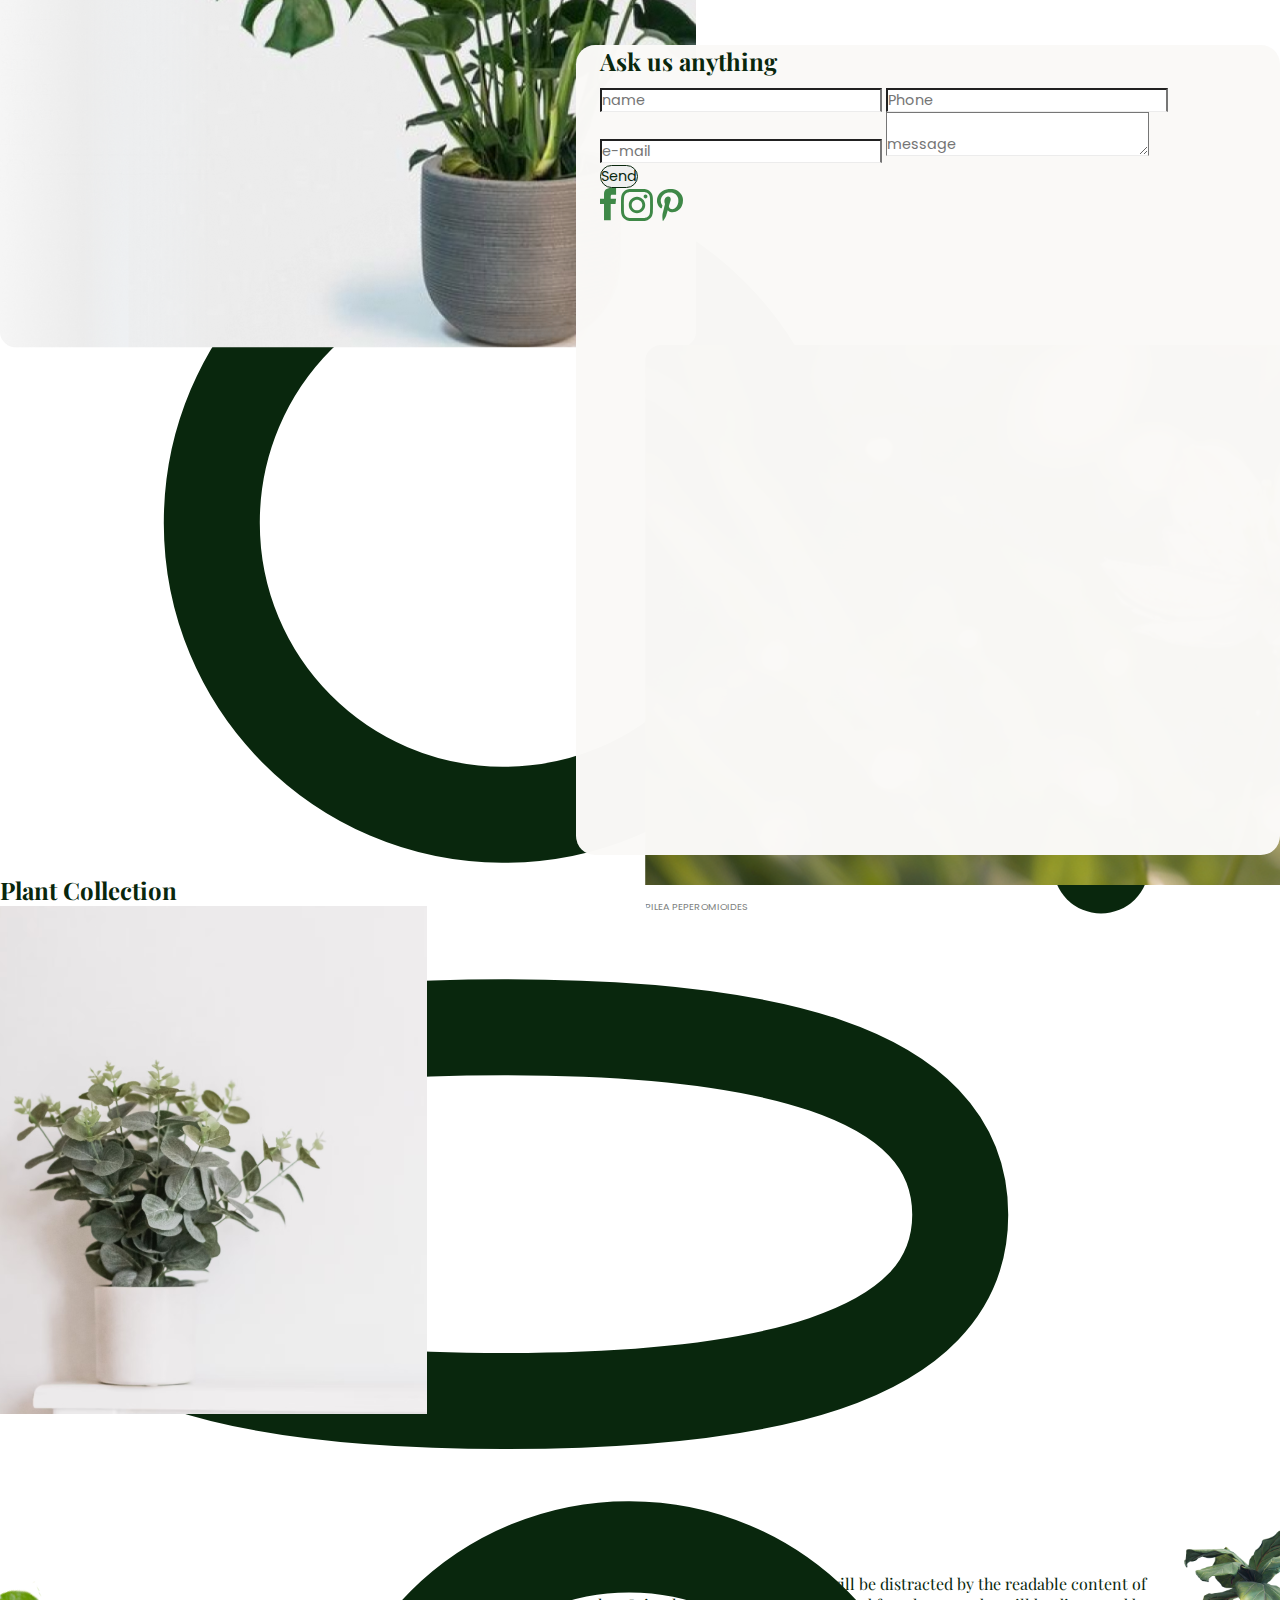
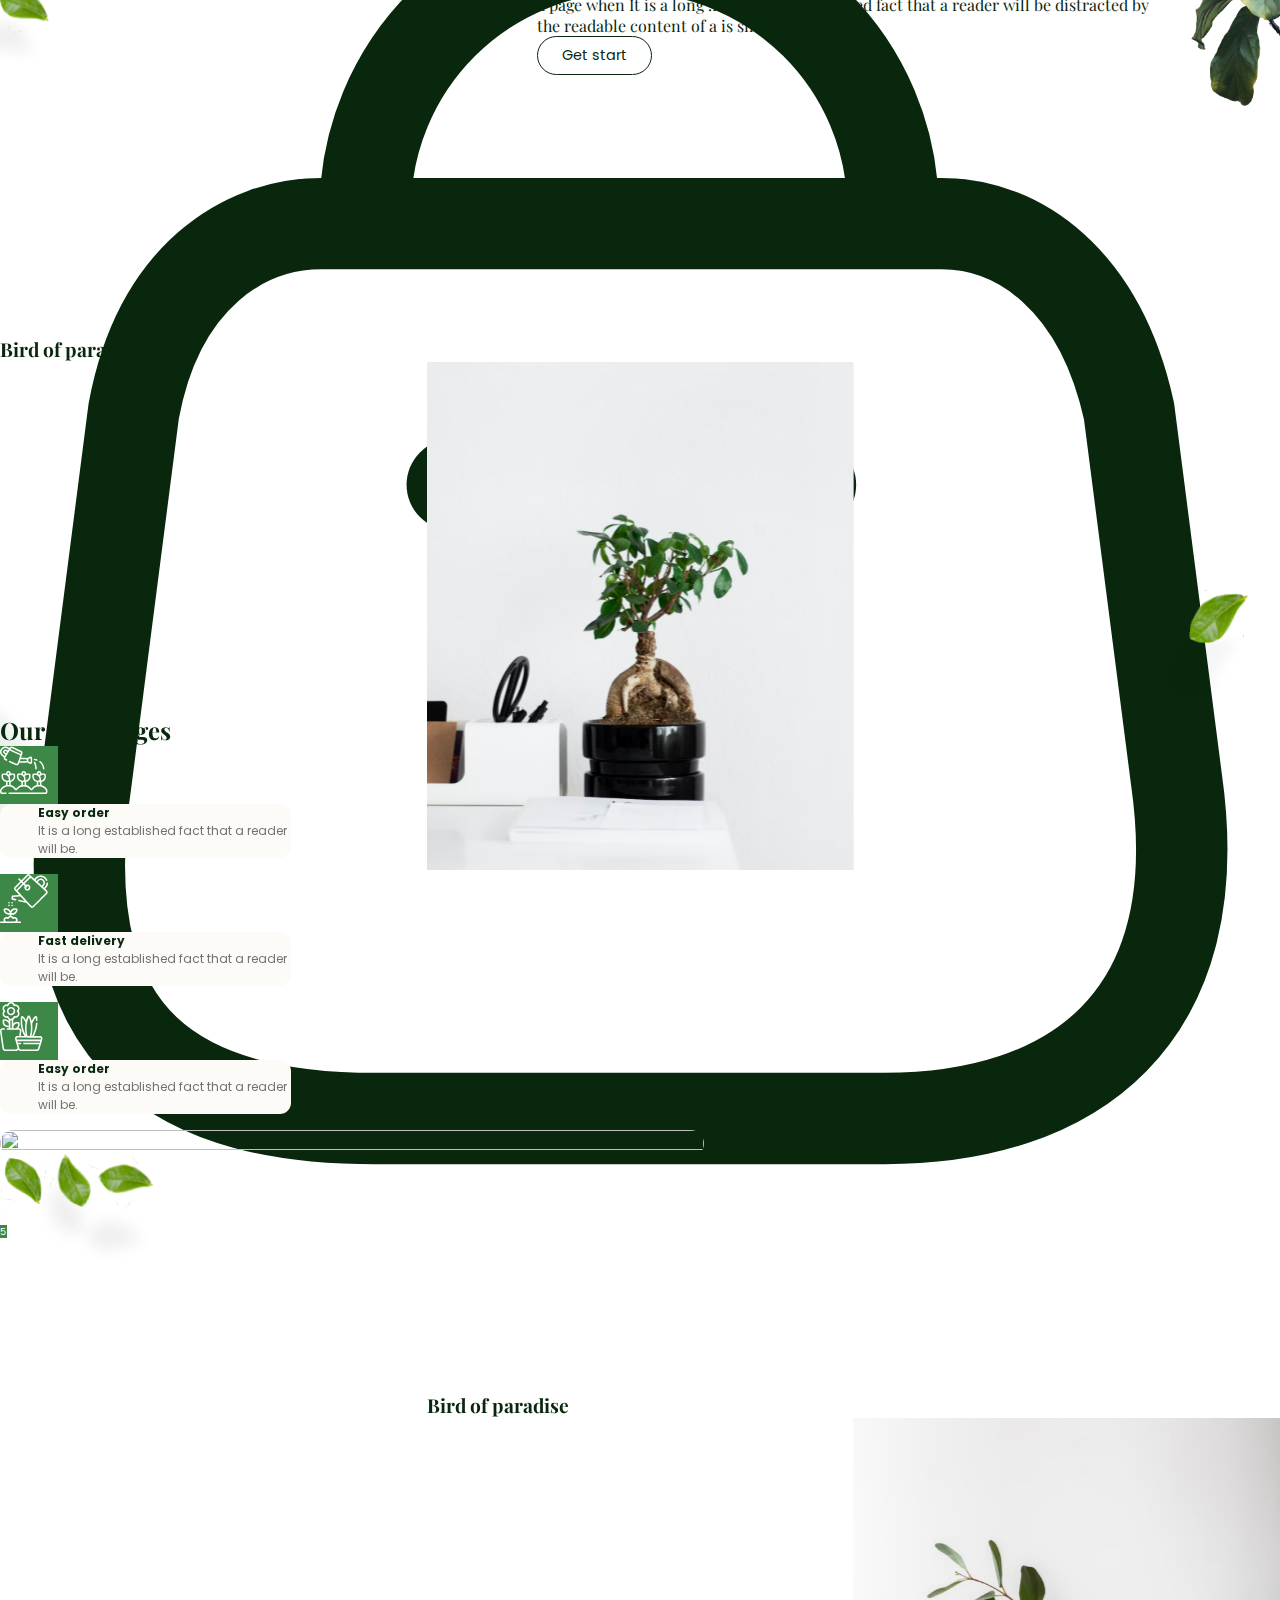
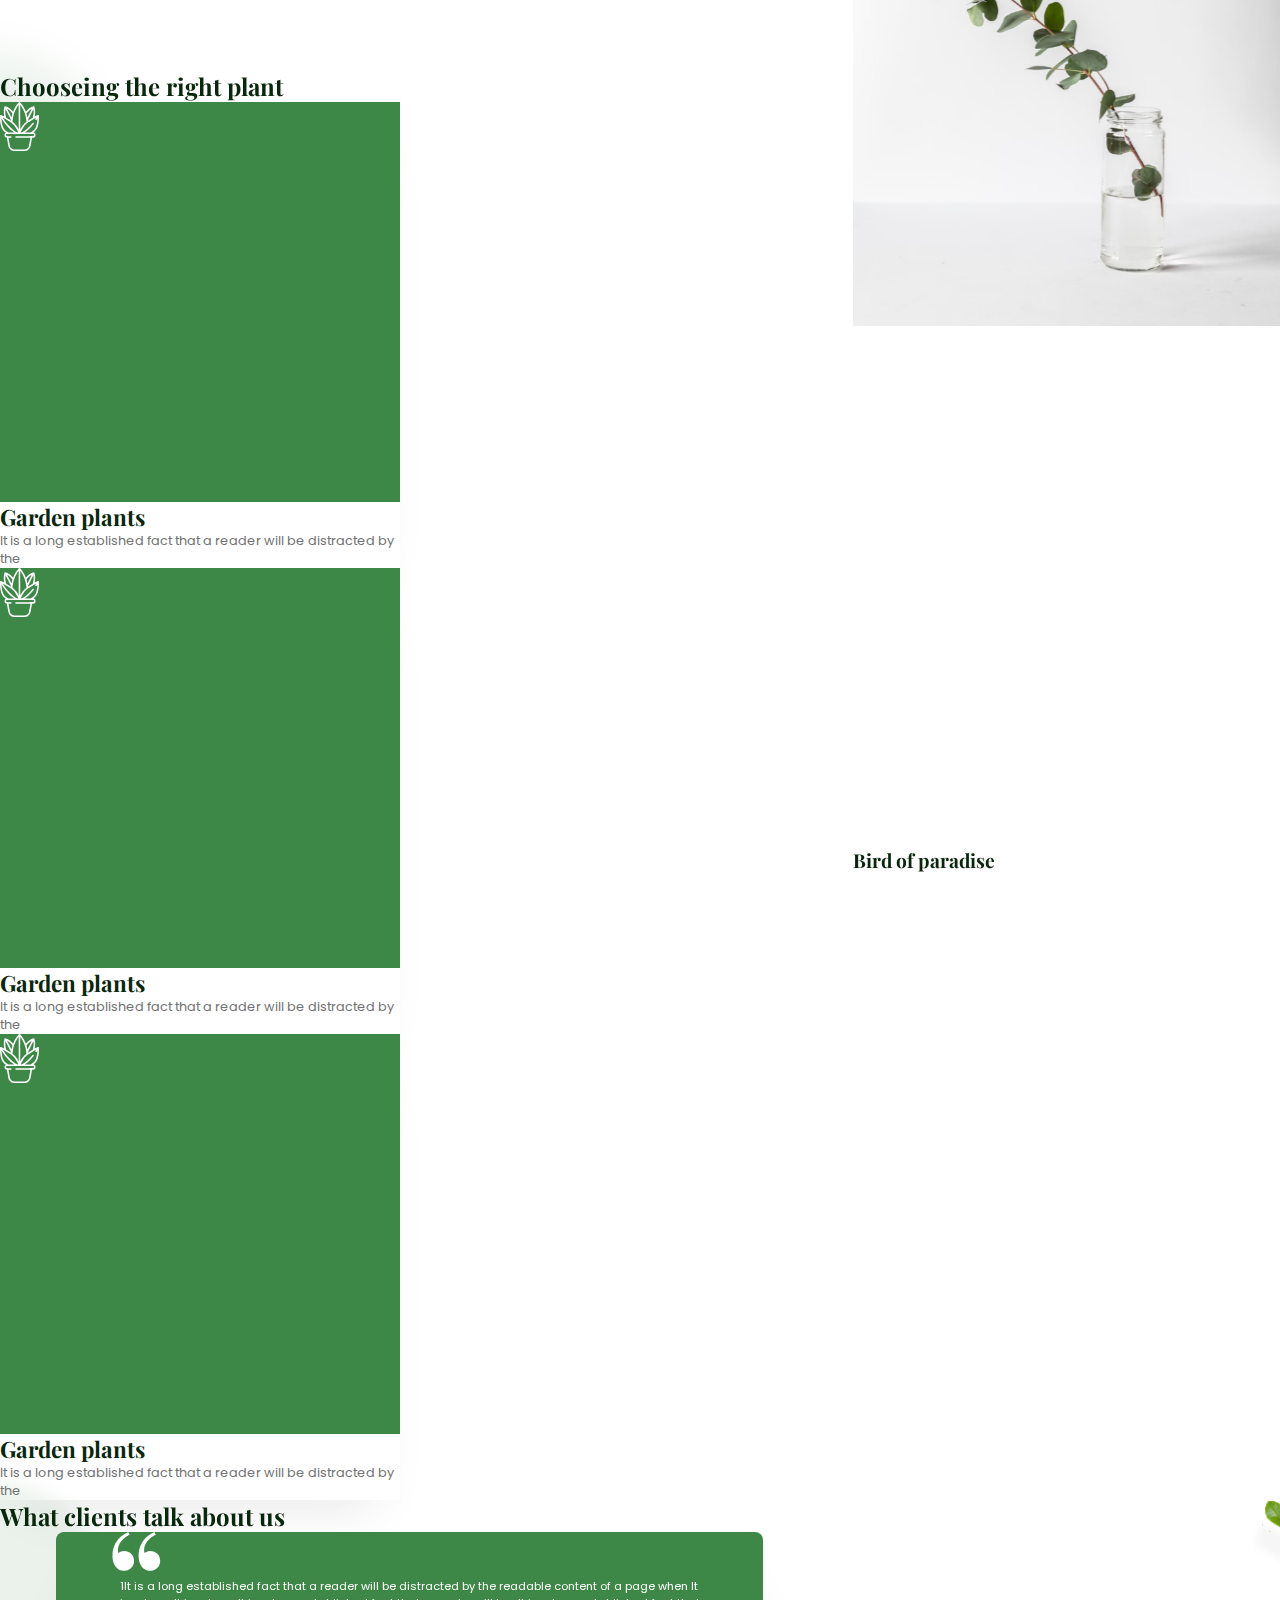
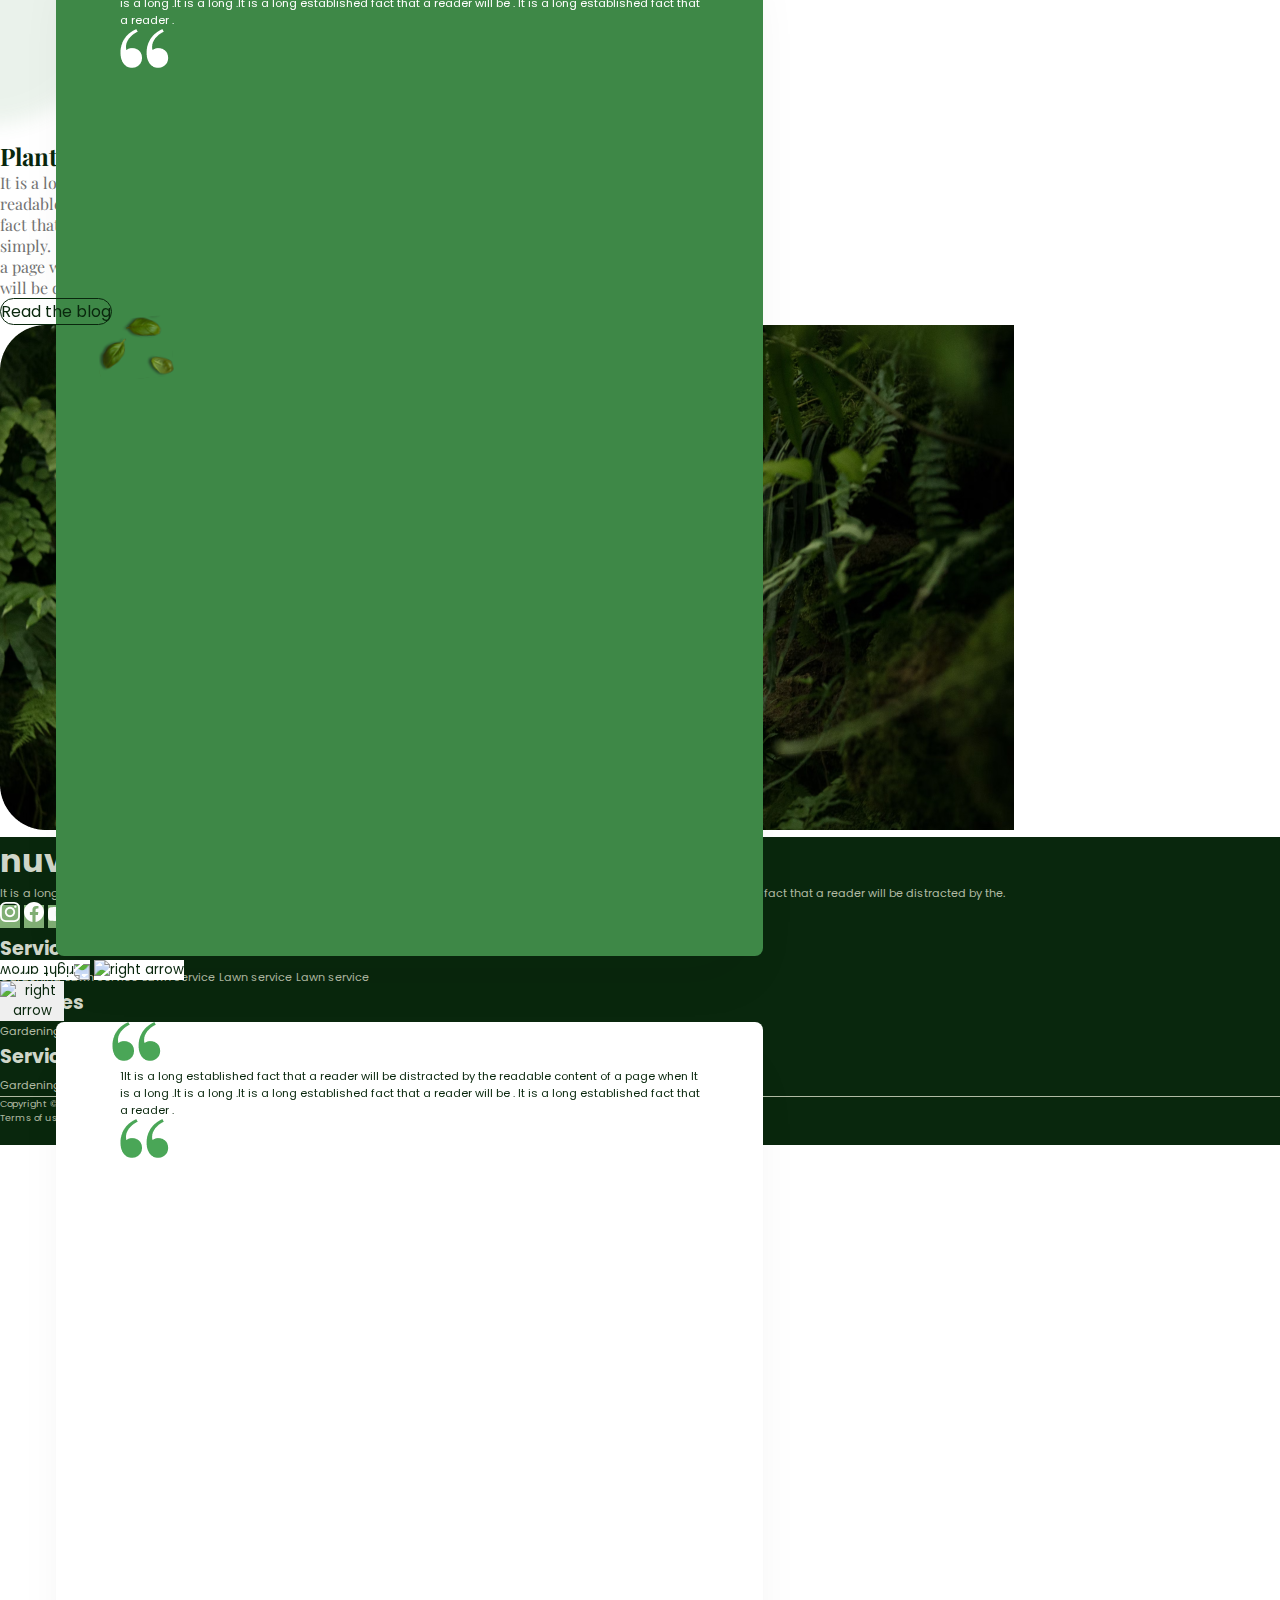
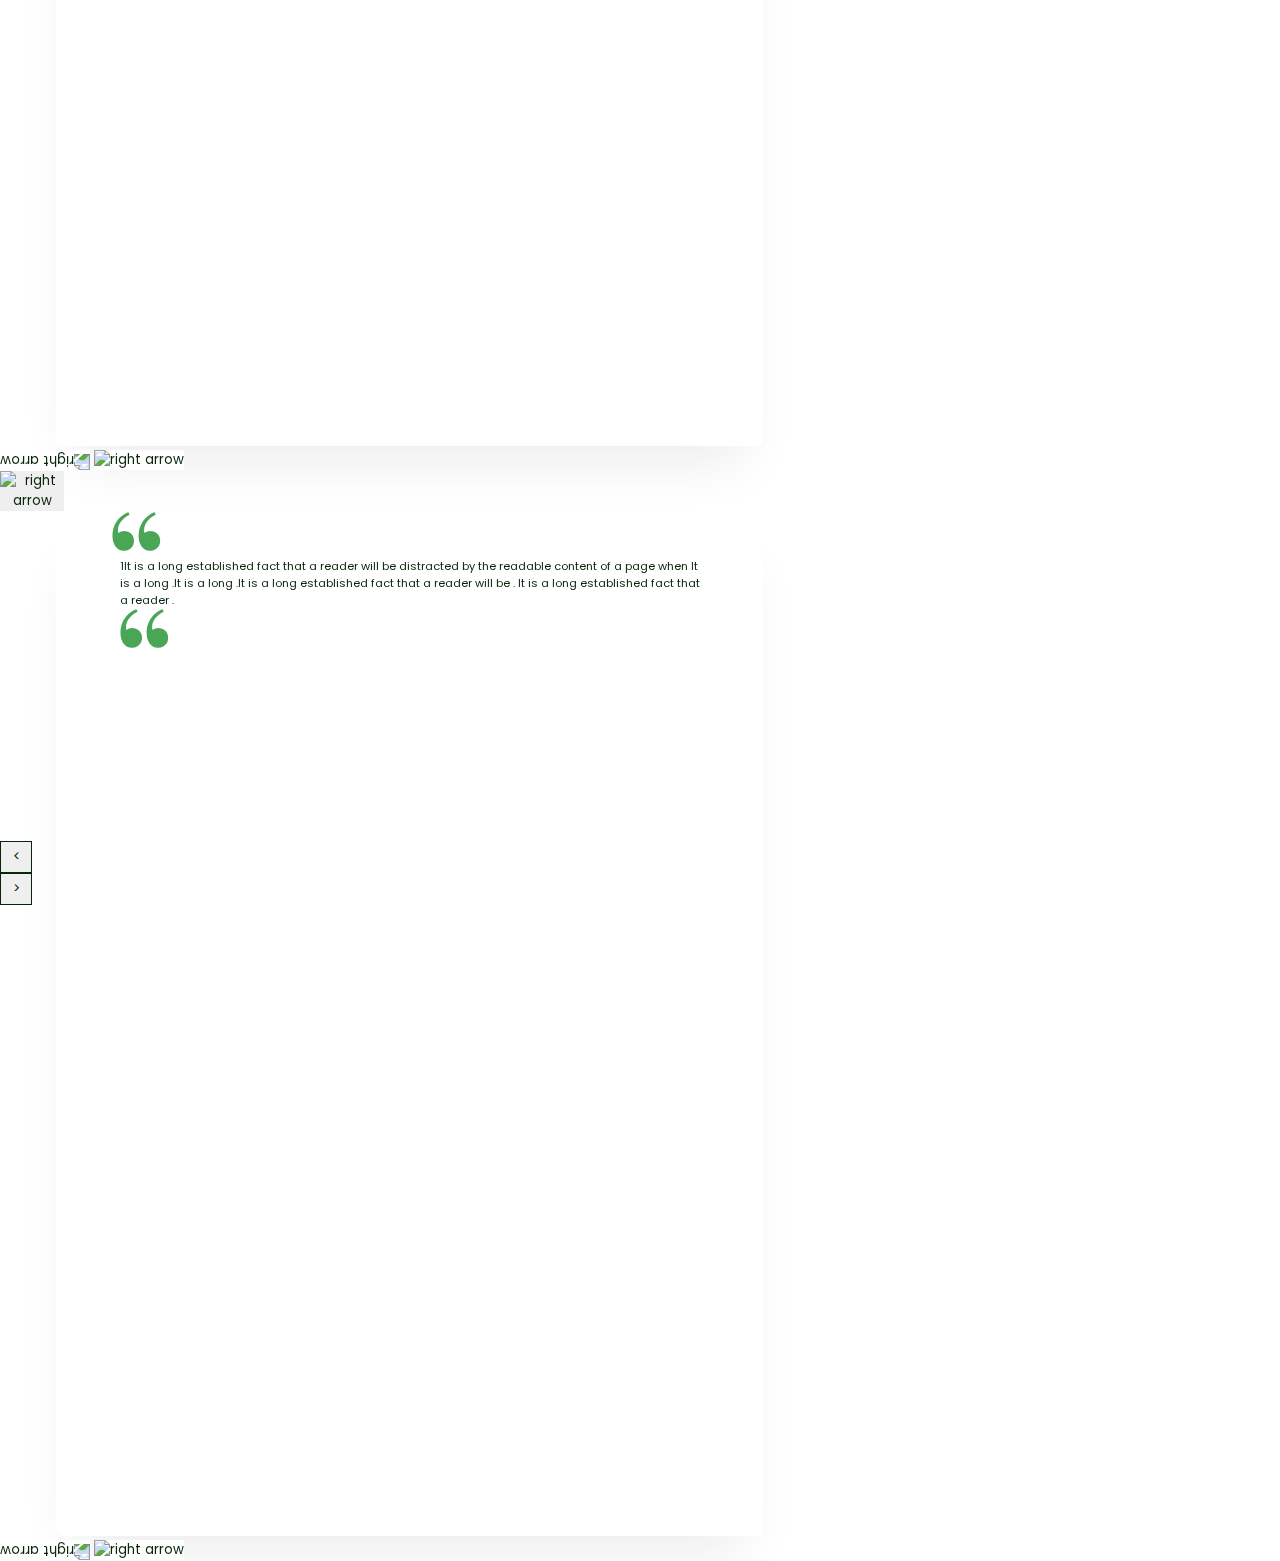
==== commit 1104e892: "done and dusted" ====
--- a/pages/index.html
+++ b/pages/index.html
@@ -2,216 +2,350 @@
 <html lang="en">
 
 <head>
-    <meta charset="UTF-8" />
-    <meta name="viewport" content="width=device-width, initial-scale=1.0" />
-    <title>Plant Shop | Home Page</title>
-    <link href="https://cdn.jsdelivr.net/npm/bootstrap@5.0.2/dist/css/bootstrap.min.css" rel="stylesheet"
-        integrity="sha384-EVSTQN3/azprG1Anm3QDgpJLIm9Nao0Yz1ztcQTwFspd3yD65VohhpuuCOmLASjC" crossorigin="anonymous" />
-    <link rel="stylesheet" href="../sass/style.css" />
+	<meta charset="UTF-8" />
+	<meta name="viewport" content="width=device-width, initial-scale=1.0" />
+	<title>Plant Shop | Home Page</title>
+	<link href="https://cdn.jsdelivr.net/npm/bootstrap@5.0.2/dist/css/bootstrap.min.css" rel="stylesheet"
+		integrity="sha384-EVSTQN3/azprG1Anm3QDgpJLIm9Nao0Yz1ztcQTwFspd3yD65VohhpuuCOmLASjC" crossorigin="anonymous" />
+	<link rel="stylesheet" href="../sass/style.css" />
 </head>
 
 <body>
-    <nav class="navbar container navbar-expand-lg navbar-light p-0 py-lg-3 mt-2 mt-lg-0">
-        <div class="container-fluid m-0 h-100">
-            <a class="navbar-brand fw-medium" href="#">My <span>Plants</span></a>
-            <button class="navbar-toggler" type="button" data-bs-toggle="collapse"
-                data-bs-target="#navbarSupportedContent" aria-controls="navbarSupportedContent" aria-expanded="false"
-                aria-label="Toggle navigation">
-                <span class="navbar-toggler-icon"></span>
-            </button>
-            <div class="collapse navbar-collapse" id="navbarSupportedContent">
-                <ul class="navbar-nav me-auto ms-lg-2 mb-2 mb-lg-0">
-                    <li class="nav-item">
-                        <a class="nav-link fw-medium" aria-current="page" href="#">About</a>
-                    </li>
-                    <li class="nav-item">
-                        <a class="nav-link fw-medium" href="#">Shop</a>
-                    </li>
-                    <li class="nav-item">
-                        <a class="nav-link fw-medium" href="#">Plants</a>
-                    </li>
-                    <li class="nav-item">
-                        <a class="nav-link fw-medium" href="#">Delivery</a>
-                    </li>
-                    <li class="nav-item">
-                        <a class="nav-link fw-medium" href="#">Help</a>
-                    </li>
-                </ul>
-                <form class="d-flex position-relative w-100">
-                    <input class="form-control me-2 h-100 d-flex align-items-center justify-content-center"
-                        type="search" placeholder="Search products..." aria-label="Search" />
-                    <button class="btn border-0 h-100 position-absolute" type="submit">
-                        <img class="h-100 w-100" src="../assets/static/search_icon.svg" alt="search icon" />
-                    </button>
-                </form>
-                <span class="d-inline-flex align-items-center justify-content-center nav-icon ms-lg-3 mt-3 mt-lg-0">
-                    <img src="../assets/static/add_user.svg" alt="add user icon" />
-                </span>
-                <span
-                    class="d-inline-flex align-items-center justify-content-center nav-icon nav-icon-bag ms-3 mt-3 mt-lg-0 position-relative">
-                    <img src="../assets/static/bag.svg" alt="bag icon" />
-                    <span
-                        class="bag-badge d-inline-block position-absolute rounded-circle d-flex align-items-center justify-content-center">5</span>
-                </span>
-            </div>
-        </div>
-    </nav>
-
-    <section id="home" class="container-xxl position-relative overflow-hidden mb-5 ">
-        <div class="home-carousel-container m-0 p-0 mt-2 mx-lg-auto p-lg-0 position-relative overflow-hidden">
-            <!-- ---------  -->
-            <!-- <div class="home-carousel-item w-100 h-100 position-absolute " data-id="0">
-                <div class="home-carousel-body position-relative h-100 w-100 overflow-hidden ">
-                    <img class="w-100 h-100 object-fit-cover " src="../assets/static/home_plant.png" alt="home plant">
-                    <span class="position-absolute text-uppercase ">PILEA PEPEROMIOIDES</span>
-                </div>
-            </div> -->
-            <!-- ---------- -->
-        </div>
-        <div
-            class="home-texts-container container position-absolute m-0 d-flex flex-column justify-content-center gap-2 gap-lg-4 bg-transparent">
-            <h6 class="love-nature m-0 d-flex align-items-center fw-normal position-relative">
-                Love nature
-                <img class="position-absolute d-none d-md-block" src="../assets/static/leaf.svg" alt="leaf" />
-            </h6>
-            <h1 class="home-main-heading">
-                Take a new <br class="d-none d-md-block" />
-                friend to your <br class="d-none d-md-block" />
-                home
-            </h1>
-            <div class="buttons-container">
-                <button class="btn-home btn-plant-care px-4 py-1">Plant Care</button>
-                <button class="btn-home btm-buy-plant px-4 py-1 ms-2 ms-md-3">
-                    Buy a plant
-                </button>
-            </div>
-            <div class="social-navigation-container d-flex align-items-center justify-content-between mt-3">
-                <div class="social-icons-container h-100 d-flex align-items-center gap-2 gap-md-4">
-                    <a class="h-100 d-flex align-items-center justify-content-center" href="#">
-                        <img class="h-100" src="../assets/static/facebook.svg" alt="facebook icon" /></a>
-                    <a class="h-100 d-flex align-items-center justify-content-center" href="#">
-                        <img class="h-100" src="../assets/static/instagram.svg" alt="instagram icon" /></a>
-                    <a class="h-100 d-flex align-items-center justify-content-center" href=" #">
-                        <img class="h-100" src="../assets/static/pintrest.svg" alt="pintrest icon" /></a>
-                </div>
-                <div class="carausel-navigation-container d-flex align-items-center justify-content-center gap-2 h-100">
-                    <button
-                        class="btn-carousel-left h-100 d-flex align-items-center justify-content-center border-0 bg-transparent">
-                        <span class="triangle-left"></span>
-                    </button>
-                    <span class="text-carousel-prev h-100 d-flex align-items-center justify-content-center">3</span>
-                    <p
-                        class="home-carousel-slider flex-grow-1 d-flex align-items-center justify-content-center m-0 position-relative border-0">
-                        <!-- <span class="home-carousel-slider-span h-100  border-0 ">
+	<nav class="navbar container navbar-expand-lg navbar-light p-0 py-lg-3 mt-2 mt-lg-0">
+		<div class="container-fluid m-0 h-100">
+			<a class="navbar-brand fw-medium" href="#">My <span>Plants</span></a>
+			<button class="navbar-toggler" type="button" data-bs-toggle="collapse"
+				data-bs-target="#navbarSupportedContent" aria-controls="navbarSupportedContent" aria-expanded="false"
+				aria-label="Toggle navigation">
+				<span class="navbar-toggler-icon"></span>
+			</button>
+			<div class="collapse navbar-collapse" id="navbarSupportedContent">
+				<ul class="navbar-nav me-auto ms-lg-2 mb-2 mb-lg-0">
+					<li class="nav-item">
+						<a class="nav-link fw-medium" aria-current="page" href="#">About</a>
+					</li>
+					<li class="nav-item">
+						<a class="nav-link fw-medium" href="#">Shop</a>
+					</li>
+					<li class="nav-item">
+						<a class="nav-link fw-medium" href="#">Plants</a>
+					</li>
+					<li class="nav-item">
+						<a class="nav-link fw-medium" href="#">Delivery</a>
+					</li>
+					<li class="nav-item">
+						<a class="nav-link fw-medium" href="#">Help</a>
+					</li>
+				</ul>
+				<form class="d-flex position-relative w-100">
+					<input class="form-control me-2 h-100 d-flex align-items-center justify-content-center"
+						type="search" placeholder="Search products..." aria-label="Search" />
+					<button class="btn border-0 h-100 position-absolute" type="submit">
+						<img class="h-100 w-100" src="../assets/static/search_icon.svg" alt="search icon" />
+					</button>
+				</form>
+				<span class="d-inline-flex align-items-center justify-content-center nav-icon ms-lg-3 mt-3 mt-lg-0">
+					<img src="../assets/static/add_user.svg" alt="add user icon" />
+				</span>
+				<span
+					class="d-inline-flex align-items-center justify-content-center nav-icon nav-icon-bag ms-3 mt-3 mt-lg-0 position-relative">
+					<img src="../assets/static/bag.svg" alt="bag icon" />
+					<span
+						class="bag-badge d-inline-block position-absolute rounded-circle d-flex align-items-center justify-content-center">5</span>
+				</span>
+			</div>
+		</div>
+	</nav>
+
+	<section id="home" class="container-xxl position-relative overflow-hidden mb-5 ">
+		<div class="home-carousel-container m-0 p-0 mt-2 mx-lg-auto p-lg-0 position-relative overflow-hidden">
+		</div>
+		<div
+			class="home-texts-container container position-absolute m-0 d-flex flex-column justify-content-center gap-2 gap-lg-4 bg-transparent">
+			<h6 class="love-nature m-0 d-flex align-items-center fw-normal position-relative">
+				Love nature
+				<img class="position-absolute d-none d-md-block" src="../assets/static/leaf.svg" alt="leaf" />
+			</h6>
+			<h1 class="home-main-heading">
+				Take a new <br class="d-none d-md-block" />
+				friend to your <br class="d-none d-md-block" />
+				home
+			</h1>
+			<div class="buttons-container">
+				<button class="btn-home btn-plant-care px-4 py-1">Plant Care</button>
+				<button class="btn-home btm-buy-plant px-4 py-1 ms-2 ms-md-3">
+					Buy a plant
+				</button>
+			</div>
+			<div class="social-navigation-container d-flex align-items-center justify-content-between mt-3">
+				<div class="social-icons-container h-100 d-flex align-items-center gap-2 gap-md-4">
+					<a class="h-100 d-flex align-items-center justify-content-center" href="#">
+						<img class="h-100" src="../assets/static/facebook.svg" alt="facebook icon" /></a>
+					<a class="h-100 d-flex align-items-center justify-content-center" href="#">
+						<img class="h-100" src="../assets/static/instagram.svg" alt="instagram icon" /></a>
+					<a class="h-100 d-flex align-items-center justify-content-center" href=" #">
+						<img class="h-100" src="../assets/static/pintrest.svg" alt="pintrest icon" /></a>
+				</div>
+				<div class="carausel-navigation-container d-flex align-items-center justify-content-center gap-2 h-100">
+					<button
+						class="btn-carousel-left h-100 d-flex align-items-center justify-content-center border-0 bg-transparent">
+						<span class="triangle-left"></span>
+					</button>
+					<span class="text-carousel-prev h-100 d-flex align-items-center justify-content-center">3</span>
+					<p
+						class="home-carousel-slider flex-grow-1 d-flex align-items-center justify-content-center m-0 position-relative border-0">
+						<!-- <span class="home-carousel-slider-span h-100  border-0 ">
                         </span> -->
-                    </p>
-                    <span class="text-carousel-next h-100 d-flex align-items-center justify-content-center">2</span>
-                    <button
-                        class="btn-carousel-right h-100 d-flex align-items-center justify-content-center border-0 bg-transparent">
-                        <span class="triangle-left"></span>
-                    </button>
-                </div>
-            </div>
-        </div>
-    </section>
-
-    <section id="collection" class="container d-flex flex-column align-items-center my-5">
-        <h2 class="text-center m-0 fw-semibold my-4">Plant Collection</h2>
-        <div class="collection-carousel-container d-flex flex-column flex-md-row flex-grow-1 w-100 gap-md-2">
-            <div class="collection-carousel flex-grow-1 w-100 position-relative overflow-hidden">
-                <!-- <div class="collection-carousel-item h-100 w-100 position-absolute p-md-2 p-lg-3 ">
-                    <div class="carousel-item-body h-100 w-100 d-flex flex-column">
-                        <div class="carousel-image-container flex-grow-1 overflow-hidden ">
-                            <img class="object-fit-cover " src="../assets/static/plant_0.png" alt="plant">
-                        </div>
-                        <h4 class="fw-semibold m-0 d-flex align-items-center ">Bird of paradise
-                        </h4>
-                    </div>
-                </div> -->
-            </div>
-            <div
-                class="collection-carousel-buttons d-flex flex-md-column align-items-center justify-content-center gap-3 mt-2 mt-md-0">
-                <button class="btn-collection-prev rounded-circle h-100 bg-transparent fw-normal">
-                    &lt; </button>
-                <button class="btn-collection-next rounded-circle h-100 bg-transparent fw-normal">
-                    &gt;
-                </button>
-            </div>
-        </div>
-    </section>
-
-    <section id="journey" class="container my-5">
-        <div class="position-relative m-0 p-0 overflow-hidden h-100 w-100 ">
-            <img class="position-absolute random-leaf" src="../assets/static/leaf.svg" alt="leaf">
-            <div class="image-container">
-                <img src="../assets/static/journey/plant.png" alt="">
-            </div>
-            <div class="text-container p-3 d-flex flex-column justify-content-center gap-md-3  gap-lg-4  ">
-                <h2 class="fw-semibold">Our journey</h2>
-                <p>It is a long established fact that a reader will be distracted by the readable content of a page when
-                    It
-                    is a long .It
-                    is a long established fact that a reader will be distracted by the readable content of a is simply.
-                </p>
-                <button class="btn-get-start">Get start</button>
-            </div>
-            <img class="d-none d-md-block position-absolute side-plant" src="../assets/static/journey/side_plant.png"
-                alt="side plant">
-        </div>
-    </section>
-
-    <section id="askus" class="container my-5">
-        <div class="h-100 w-100 position-relative m-0 p-0">
-            <div class="image-container h-100 w-100">
-                <img class="h-100 w-100 object-fit-cover" src="../assets/static/askus/askus.png" alt="">
-            </div>
-            <form action="" class="d-flex flex-column justify-content-center p-2 px-3 px-md-2 gap-2 ">
-                <h2 class="form-heading">Ask us anything</h2>
-                <input class="border-0 p-1 bg-transparent " type="text" placeholder="name">
-                <input class="border-0 p-1 bg-transparent " type="number" placeholder="Phone">
-                <input class="border-0 p-1 bg-transparent " type="email" placeholder="e-mail">
-                <textarea class="border-0 p-1 bg-transparent " placeholder="message"></textarea>
-                <!-- <textarea class="border-0 p-1 bg-transparent " cols=" 10" rows="4" placeholder="message"></textarea> -->
-                <div class="btn-links-container mt-2  d-flex align-items-center justify-content-between ">
-                    <button type="submit"
-                        class="h-100 px-3 px-md-4  align-items-center justify-content-center bg-transparent  ">Send</button>
-                    <div class="social-links h-100 d-flex align-items-center justify-content-center gap-3">
-                        <a class="h-50 d-flex align-items-center justify-content-center " href=""><img class="h-100 "
-                                src="../assets/static/facebook.svg" alt=""></a>
-                        <a class="h-50 d-flex align-items-center justify-content-center " href=""><img class="h-100 "
-                                src="../assets/static/instagram.svg" alt=""></a>
-                        <a class="h-50 d-flex align-items-center justify-content-center " href=""><img class="h-100 "
-                                src="../assets/static/pintrest.svg" alt=""></a>
-                    </div>
-                </div>
-            </form>
-            <div class="leaf-container d-none d-md-block position-absolute">
-                <div class="position-relative w-100 h-100">
-                    <img class="position-absolute " src="../assets/static/leaf.svg" alt="leaf">
-                    <img class="position-absolute " src="../assets/static/leaf.svg" alt="leaf">
-                    <img class="position-absolute " src="../assets/static/leaf.svg" alt="leaf">
-                </div>
-            </div>
-        </div>
-    </section>
-
-    <section id="clients" class="container mt-5">
-        <h2 class="m-0 my-4">What clients talk about us</h2>
-        <div
-            class="clients-carousel-container w-100 position-relative overflow-hidden mx-auto mx-md-0 d-flex align-items-center">
-            <div class="carousel-wrapper h-100 w-100 position-relative mx-auto mx-md-0 d-flex align-items-center">
-            </div>
-        </div>
-    </section>
-
-    <!-- Scripts  -->
-    <script src="../scripts/main.js"></script>
-    <script src="https://cdn.jsdelivr.net/npm/@popperjs/core@2.9.2/dist/umd/popper.min.js"
-        integrity="sha384-IQsoLXl5PILFhosVNubq5LC7Qb9DXgDA9i+tQ8Zj3iwWAwPtgFTxbJ8NT4GN1R8p"
-        crossorigin="anonymous"></script>
-    <script src="https://cdn.jsdelivr.net/npm/bootstrap@5.0.2/dist/js/bootstrap.min.js"
-        integrity="sha384-cVKIPhGWiC2Al4u+LWgxfKTRIcfu0JTxR+EQDz/bgldoEyl4H0zUF0QKbrJ0EcQF"
-        crossorigin="anonymous"></script>
+					</p>
+					<span class="text-carousel-next h-100 d-flex align-items-center justify-content-center">2</span>
+					<button
+						class="btn-carousel-right h-100 d-flex align-items-center justify-content-center border-0 bg-transparent">
+						<span class="triangle-left"></span>
+					</button>
+				</div>
+			</div>
+		</div>
+	</section>
+
+	<section id="collection" class="container d-flex flex-column align-items-center my-5">
+		<h2 class="text-center m-0 fw-semibold my-4">Plant Collection</h2>
+		<div class="collection-carousel-container d-flex flex-column flex-md-row flex-grow-1 w-100 gap-md-2">
+			<div class="collection-carousel flex-grow-1 w-100 position-relative overflow-hidden">
+			</div>
+			<div
+				class="collection-carousel-buttons d-flex flex-md-column align-items-center justify-content-center gap-3 mt-2 mt-md-0">
+				<button class="btn-collection-prev rounded-circle h-100 bg-transparent fw-normal">
+					&lt; </button>
+				<button class="btn-collection-next rounded-circle h-100 bg-transparent fw-normal">
+					&gt;
+				</button>
+			</div>
+		</div>
+	</section>
+
+	<section id="journey" class="container my-5">
+		<div class="position-relative m-0 p-0 overflow-hidden h-100 w-100 ">
+			<img class="position-absolute random-leaf d-none d-md-block " src="../assets/static/leaf.svg" alt="leaf">
+			<div class="image-container">
+				<img src="../assets/static/journey/plant.png" alt="">
+			</div>
+			<div class="text-container p-3 d-flex flex-column justify-content-center gap-md-3  gap-lg-4  ">
+				<h2 class="fw-semibold">Our journey</h2>
+				<p>It is a long established fact that a reader will be distracted by the readable content of a page when
+					It
+					is a long .It
+					is a long established fact that a reader will be distracted by the readable content of a is simply.
+				</p>
+				<button class="btn-get-start">Get start</button>
+			</div>
+			<img class="d-none d-md-block position-absolute side-plant" src="../assets/static/journey/side_plant.png"
+				alt="side plant">
+		</div>
+	</section>
+
+	<section id="advantage" class="container my-5">
+		<h2>Our advantages</h2>
+		<div
+			class="cards-container row flex-column align-items-center justify-content-center justify-content-lg-between  gap-3 gap-lg-0 flex-md-row m-0 p-0">
+			<div class="card border-0 col-12 p-0 position-relative">
+				<div
+					class="image-container rounded-circle position-absolute top-50  translate-middle-y d-flex align-items-center justify-content-center ">
+					<img src="../assets/static/advantage/watering.svg" class="h-50 w-50" alt="">
+				</div>
+				<div class="card-text h-100 ms-auto d-flex flex-column justify-content-center gap-2 ">
+					<h6 class="m-0 fw-semibold ">Easy order</h6>
+					<p class="m-0 fw-normal pe-2">It is a long established fact that a reader will be.</p>
+				</div>
+			</div>
+			<div class="card border-0 col-12 p-0 position-relative">
+				<div
+					class="image-container rounded-circle position-absolute top-50  translate-middle-y d-flex align-items-center justify-content-center ">
+					<img src="../assets/static/advantage/watering_one.svg" class="h-50 w-50" alt="">
+				</div>
+				<div class="card-text h-100 ms-auto d-flex flex-column justify-content-center gap-2 ">
+					<h6 class="m-0 fw-semibold ">Fast delivery</h6>
+					<p class="m-0 fw-normal pe-2">It is a long established fact that a reader will be.</p>
+				</div>
+			</div>
+			<div class="card border-0 col-12 p-0 position-relative">
+				<div
+					class="image-container rounded-circle position-absolute top-50  translate-middle-y d-flex align-items-center justify-content-center ">
+					<img src="../assets/static/advantage/plants.svg" class="h-50 w-50" alt="">
+				</div>
+				<div class="card-text h-100 ms-auto d-flex flex-column justify-content-center gap-2 ">
+					<h6 class="m-0 fw-semibold ">Easy order</h6>
+					<p class="m-0 fw-normal pe-2">It is a long established fact that a reader will be.</p>
+				</div>
+			</div>
+		</div>
+	</section>
+
+	<section id="askus" class="container my-5">
+		<div class="h-100 w-100 position-relative m-0 p-0">
+			<div class="image-container h-100 w-100">
+				<img class="h-100 w-100 object-fit-cover" src="../assets/static/askus/askus.png" alt="">
+			</div>
+			<form action="" class="d-flex flex-column justify-content-center p-2 px-3 px-md-2 gap-2 ">
+				<h2 class="form-heading">Ask us anything</h2>
+				<input class="border-0 p-1 bg-transparent " type="text" placeholder="name">
+				<input class="border-0 p-1 bg-transparent " type="number" placeholder="Phone">
+				<input class="border-0 p-1 bg-transparent " type="email" placeholder="e-mail">
+				<textarea class="border-0 p-1 bg-transparent " placeholder="message"></textarea>
+
+				<div class="btn-links-container mt-4  d-flex align-items-center justify-content-between ">
+					<button type="submit"
+						class="h-100 px-3 px-md-4  align-items-center justify-content-center bg-transparent  ">Send</button>
+					<div class="social-links h-100 d-flex align-items-center justify-content-center gap-3">
+						<a class="h-50 d-flex align-items-center justify-content-center " href=""><img class="h-100 "
+								src="../assets/static/facebook.svg" alt=""></a>
+						<a class="h-50 d-flex align-items-center justify-content-center " href=""><img class="h-100 "
+								src="../assets/static/instagram.svg" alt=""></a>
+						<a class="h-50 d-flex align-items-center justify-content-center " href=""><img class="h-100 "
+								src="../assets/static/pintrest.svg" alt=""></a>
+					</div>
+				</div>
+			</form>
+			<div class="leaf-container d-none d-md-block position-absolute">
+				<div class="position-relative w-100 h-100">
+					<img class="position-absolute " src="../assets/static/leaf.svg" alt="leaf">
+					<img class="position-absolute " src="../assets/static/leaf.svg" alt="leaf">
+					<img class="position-absolute " src="../assets/static/leaf.svg" alt="leaf">
+				</div>
+			</div>
+		</div>
+	</section>
+
+	<section id="choosepath" class="container my5">
+		<h2 class="text-center my-3">Chooseing the right plant</h2>
+		<div class="cards-container row m-0 p-0 justify-content-center ">
+			<div class="card-wrapper col-12 col-md-4 p-2 border-0 ">
+				<div
+					class="card border-0 h-100 w-100 d-flex flex-column justify-content-center align-items-start gap-3 gap-md-4 p-3">
+					<div class="image-container h-25 rounded-circle d-flex align-items-center justify-content-center">
+						<img class="h-75" src="../assets/static/choosepath/plant.svg" alt="">
+					</div>
+					<h3 class="fw-normal m-0">Garden plants</h3>
+					<p class="m-0">It is a long established fact that a reader will be distracted by the </p>
+				</div>
+			</div>
+			<div class="card-wrapper col-12 col-md-4 p-2 border-0 ">
+				<div
+					class="card border-0 h-100 w-100 d-flex flex-column justify-content-center align-items-start gap-3 p-3">
+					<div class="image-container h-25 rounded-circle d-flex align-items-center justify-content-center">
+						<img class="h-75" src="../assets/static/choosepath/plant.svg" alt="">
+					</div>
+					<h3 class="fw-normal m-0">Garden plants</h3>
+					<p class="m-0">It is a long established fact that a reader will be distracted by the </p>
+				</div>
+			</div>
+			<div class="card-wrapper col-12 col-md-4 p-2 border-0 ">
+				<div
+					class="card border-0 h-100 w-100 d-flex flex-column justify-content-center align-items-start gap-3 p-3">
+					<div class="image-container h-25 rounded-circle d-flex align-items-center justify-content-center">
+						<img class="h-75" src="../assets/static/choosepath/plant.svg" alt="">
+					</div>
+					<h3 class="fw-normal m-0">Garden plants</h3>
+					<p class="m-0">It is a long established fact that a reader will be distracted by the </p>
+				</div>
+			</div>
+		</div>
+	</section>
+
+	<section id="clients" class="container mt-5">
+		<h2 class="m-0 my-4">What clients talk about us</h2>
+		<div
+			class="clients-carousel-container w-100 position-relative overflow-hidden mx-auto mx-md-0 d-flex align-items-center">
+			<div class="carousel-wrapper h-100 w-100 position-relative mx-auto mx-md-0 d-flex align-items-center">
+			</div>
+		</div>
+	</section>
+
+	<section id="plantcare" class="container my-5 ">
+		<div class="row m-0 p-0 gap-4 gap-md-0">
+			<div
+				class="text-container d-flex flex-column align-items-start col-12 col-md-6 gap-3 gap-md-3 ps-0 justify-content-between">
+				<h2 class="m-0 ">Plant care</h2>
+				<p class="m-0 pe-xxl-5 ">It is a long established fact that a reader will be distracted by the readable
+					content
+					of a page when
+					It is a long .It is a long established fact that a reader will be distracted by the readable content
+					of a is simply. <br>
+					a page when It is a long .It is a long established fact that a reader will be distracted by the
+					readable content of a is simply.</p>
+				<button class="px-3 py-1 rounded-5">Read the blog</button>
+			</div>
+			<div class="image-container col-12 col-md-6">
+				<img class="h-100 w-100" src="../assets/static/plantcare/plant_care.png" alt="">
+			</div>
+		</div>
+	</section>
+
+	<footer class="container mt-5">
+		<div class="row m-0 p-0 w-100 justify-content-center gap-md-4 p-3">
+			<div
+				class="p-0 footer-text-container col-12 col-md-4 d-flex flex-column justify-content-center  gap-2 gap-md-3 ">
+				<h1 class="m-0 ">nuvosa</h1>
+				<p class="m-0">It is a long established fact that a reader will be distracted by the readable content of
+					a page when It is a long .It is a long established fact that a reader will be distracted by the.</p>
+				<div class="icons-container d-flex align-items-center justify-content-start gap-3">
+					<a class="h-100 d-flex align-items-center justify-content-center" href=""><img class="h-50 w-100"
+							src="../assets/static/footer/instagram.svg" alt=""></a>
+					<a class="h-100 d-flex align-items-center justify-content-center" href=""><img class="h-50 w-100"
+							src="../assets/static/footer/facebook.svg" alt=""></a>
+					<a class="h-100 d-flex align-items-center justify-content-center" href=""><img class="h-50 w-100"
+							src="../assets/static/footer/youtube.svg" alt=""></a>
+					<a class="h-100 d-flex align-items-center justify-content-center" href=""><img class="h-50 w-100"
+							src="../assets/static/footer/twitterr.svg" alt=""></a>
+				</div>
+			</div>
+
+			<div
+				class="p-0  footer-links mt-5 mt-md-0  footer-company col-4 col-md-2  d-flex flex-column justify-content-center gap-2 ">
+				<h3 class="mb-2 fw-normal">Services</h3>
+				<span>Gardening</span>
+				<span>Lawn service</span>
+				<span>Lawn service</span>
+				<span>Lawn service</span>
+				<span>Lawn service</span>
+			</div>
+			<div
+				class="p-0  footer-links mt-5 mt-md-0  footer-company col-4 col-md-2  d-flex flex-column justify-content-center gap-2 ">
+				<h3 class="mb-2 fw-normal">Services</h3>
+				<span>Gardening</span>
+				<span>Lawn service</span>
+				<span>Lawn service</span>
+				<span>Lawn service</span>
+				<span>Lawn service</span>
+			</div>
+			<div
+				class="p-0  footer-links mt-5 mt-md-0  footer-company col-4 col-md-2  d-flex flex-column justify-content-center gap-2 ">
+				<h3 class="mb-2 fw-normal">Services</h3>
+				<span>Gardening</span>
+				<span>Lawn service</span>
+				<span>Lawn service</span>
+				<span>Lawn service</span>
+				<span>Lawn service</span>
+			</div>
+		</div>
+		<div
+			class="copyright-row p-3 m-0 d-flex flex-column flex-md-row align-items-start align-items-md-center  justify-content-center justify-content-md-between gap-2 gap-md-0">
+			<p class="copyright m-0">Copyright &#169; 2023 nuvosa, All rights reserved.</p>
+			<p class="m-0 terms-part d-flex align-items-center justify-content-center gap-2 gap-md-2">
+				<span>Terms of use</span>
+				<span>copyright & trademark</span>
+				<span>Policy</span>
+			</p>
+		</div>
+	</footer>
+
+	<!-- Scripts  -->
+	<script src="../scripts/main.js"></script>
+	<script src="https://cdn.jsdelivr.net/npm/@popperjs/core@2.9.2/dist/umd/popper.min.js"
+		integrity="sha384-IQsoLXl5PILFhosVNubq5LC7Qb9DXgDA9i+tQ8Zj3iwWAwPtgFTxbJ8NT4GN1R8p"
+		crossorigin="anonymous"></script>
+	<script src="https://cdn.jsdelivr.net/npm/bootstrap@5.0.2/dist/js/bootstrap.min.js"
+		integrity="sha384-cVKIPhGWiC2Al4u+LWgxfKTRIcfu0JTxR+EQDz/bgldoEyl4H0zUF0QKbrJ0EcQF"
+		crossorigin="anonymous"></script>
 </body>
 
 </html>--- a/sass/style.css
+++ b/sass/style.css
@@ -4,6 +4,7 @@
   --dark-green-color: #4a4e1c;
   --light-green-color: #3e8646;
   --very-light-green-color: #92b896;
+  --yellowish-grey-color: #FCFBF8;
   --black-color: #09270d;
   --dark-grey-color: #7d807e;
   --grey-color: #727272;
@@ -11,6 +12,8 @@
   --white-color: #fff;
   --yellow-color: #f5c771;
   --deep-white-color: #faf9f7;
+  --footer-text-color: #B0BAA3;
+  --footer-icon-bg-color: #81AF75;
 }
 
 * {
@@ -114,6 +117,21 @@
   max-width: 15rem;
   color: var(--green-color);
   font-family: "Playfair Display", serif;
+  position: relative;
+}
+#home .home-texts-container .home-main-heading::after {
+  position: absolute;
+  content: "";
+  display: block;
+  width: 10rem;
+  height: 10rem;
+  border-radius: 50%;
+  top: -50%;
+  left: -10%;
+  z-index: -1;
+  opacity: 0.1;
+  background: var(--green-color);
+  filter: blur(20px);
 }
 #home .home-texts-container .buttons-container button {
   font-size: 0.7rem;
@@ -233,8 +251,75 @@
   border-color: var(--yellow-color);
 }
 
+#choosepath h2 {
+  font-family: "Playfair Display", serif;
+  position: relative;
+}
+#choosepath h2::after {
+  position: absolute;
+  content: "";
+  display: block;
+  width: 15rem;
+  height: 15rem;
+  border-radius: 50%;
+  top: -50%;
+  left: -10%;
+  z-index: -1;
+  opacity: 0.1;
+  background: var(--green-color);
+  filter: blur(20px);
+}
+#choosepath .cards-container .card-wrapper {
+  aspect-ratio: 4/3;
+  max-width: 20rem;
+}
+#choosepath .cards-container .card-wrapper .card {
+  box-shadow: 0 34px 50px -28px rgba(2, 22, 5, 0.1);
+}
+#choosepath .cards-container .card-wrapper .card:hover {
+  cursor: pointer;
+  background: var(--green-color);
+}
+#choosepath .cards-container .card-wrapper .card:hover .image-container {
+  background: var(--white-color);
+}
+#choosepath .cards-container .card-wrapper .card:hover .image-container img {
+  filter: invert(44%) sepia(54%) saturate(474%) hue-rotate(77deg) brightness(90%) contrast(84%);
+}
+#choosepath .cards-container .card-wrapper .card:hover h3,
+#choosepath .cards-container .card-wrapper .card:hover p {
+  color: var(--white-color);
+}
+#choosepath .cards-container .card-wrapper .card .image-container {
+  aspect-ratio: 1/1;
+  background: var(--green-color);
+}
+#choosepath .cards-container .card-wrapper .card h3 {
+  font-family: "Playfair Display", serif;
+  font-size: 1.3rem;
+}
+#choosepath .cards-container .card-wrapper .card p {
+  font-size: 0.7rem;
+  color: var(--grey-color);
+}
+
 #clients h2 {
   font-family: "Playfair Display", serif;
+  position: relative;
+}
+#clients h2::after {
+  position: absolute;
+  content: "";
+  display: block;
+  width: 15rem;
+  height: 15rem;
+  border-radius: 50%;
+  top: -50%;
+  left: -10%;
+  z-index: -1;
+  opacity: 0.1;
+  background: var(--green-color);
+  filter: blur(10px);
 }
 #clients .clients-carousel-container {
   height: 25rem;
@@ -286,7 +371,7 @@
 #clients .clients-carousel-container .client-carousel-item .client-description .double-quotes {
   width: 1.5rem;
   height: 1.5rem;
-  filter: invert(100%);
+  filter: invert(44%) sepia(54%) saturate(474%) hue-rotate(77deg) brightness(90%) contrast(84%);
 }
 #clients .clients-carousel-container .client-carousel-item .client-description .double-quotes:last-child {
   bottom: 1rem;
@@ -357,6 +442,47 @@
   color: var(--white-color);
 }
 
+#advantage h2 {
+  font-family: "Playfair Display", serif;
+  position: relative;
+}
+#advantage h2::after {
+  position: absolute;
+  content: "";
+  display: block;
+  width: 10rem;
+  height: 10rem;
+  border-radius: 50%;
+  top: -50%;
+  left: -10%;
+  z-index: -1;
+  opacity: 0.1;
+  background: var(--green-color);
+  filter: blur(7px);
+}
+#advantage .cards-container .card {
+  aspect-ratio: 5/2;
+  max-width: 20rem;
+}
+#advantage .cards-container .card .image-container {
+  background: var(--green-color);
+  width: 18%;
+  aspect-ratio: 1/1;
+}
+#advantage .cards-container .card .card-text {
+  width: 91%;
+  padding-left: 12%;
+  background: var(--yellowish-grey-color);
+  border-radius: 0.7rem;
+}
+#advantage .cards-container .card .card-text h6 {
+  font-size: 0.7rem;
+}
+#advantage .cards-container .card .card-text p {
+  font-size: 0.65rem;
+  color: var(--grey-color);
+}
+
 #askus {
   height: 50vh;
 }
@@ -412,6 +538,70 @@
   cursor: pointer;
 }
 
+#plantcare .text-container {
+  order: 1;
+}
+#plantcare .text-container h2 {
+  font-family: "Playfair Display", serif;
+}
+#plantcare .text-container p {
+  max-width: 30rem;
+  font-size: 0.8rem;
+  font-family: "Playfair Display", serif;
+  color: var(--grey-color);
+}
+#plantcare .text-container button {
+  border: 1px solid var(--black-color);
+  background: transparent;
+  border-radius: 2rem;
+  font-size: 0.8rem;
+}
+#plantcare .text-container button:hover {
+  color: var(--white-color);
+  cursor: pointer;
+  background: var(--black-color);
+}
+
+footer {
+  background: var(--black-color);
+}
+footer > .row:first-child {
+  border-bottom: 1px solid var(--footer-text-color);
+}
+footer .footer-text-container {
+  font-family: "Poppins", sans-serif;
+}
+footer .footer-text-container h1 {
+  color: #D0D6C9;
+}
+footer .footer-text-container p {
+  color: var(--footer-text-color);
+  font-size: 0.7rem;
+}
+footer .footer-text-container .icons-container {
+  height: 2rem;
+}
+footer .footer-text-container .icons-container a {
+  aspect-ratio: 1/1;
+  background: var(--footer-icon-bg-color);
+}
+footer .footer-links h3 {
+  color: #D0D6C9;
+  font-size: 1rem;
+}
+footer .footer-links span {
+  color: var(--footer-text-color);
+  font-size: 0.55rem;
+}
+footer .copyright-row {
+  height: 5rem;
+}
+footer .copyright-row p,
+footer .copyright-row span {
+  color: var(--footer-text-color);
+  font-size: 0.6rem;
+}
+
 @media (min-width: 768px) {
   #home {
     height: 70vh;
@@ -527,6 +717,24 @@
     right: 0;
     top: 0;
   }
+  #advantage {
+    position: relative;
+  }
+  #advantage::after {
+    content: "";
+    height: 15rem;
+    width: 44rem;
+    background: url(../assets/static/advantage/advantage_leaves.svg);
+    position: absolute;
+    right: -46%;
+    top: -30%;
+    background-size: contain;
+    background-repeat: no-repeat;
+  }
+  #advantage .cards-container .card .card-text h6,
+  #advantage .cards-container .card .card-text p {
+    font-size: 0.85rem;
+  }
   #askus {
     height: 55vh;
   }
@@ -591,6 +799,29 @@
     top: 0;
     transform: rotate(313deg);
   }
+  #choosepath .cards-container .card-wrapper {
+    aspect-ratio: 7/6;
+  }
+  #choosepath .cards-container .card-wrapper .card h3 {
+    font-size: 1.2rem;
+  }
+  #choosepath .cards-container .card-wrapper .card p {
+    font-size: 0.6rem;
+  }
+  #clients {
+    position: relative;
+  }
+  #clients::after {
+    position: absolute;
+    height: 7rem;
+    width: 18rem;
+    background: url(../assets/static/clients/client_leaves.svg);
+    content: "";
+    top: 0%;
+    right: -20%;
+    background-size: contain;
+    background-repeat: no-repeat;
+  }
   #clients .clients-carousel-container {
     height: 10rem;
   }
@@ -641,12 +872,40 @@
   #clients .clients-carousel-container .clients-button-wrapper .client-carousel-button {
     min-width: 1.5rem;
     min-height: 1.5rem;
-    border: 1px solid black !important;
+    border: none;
+    box-shadow: 0 34px 50px -28px rgba(2, 22, 5, 0.1);
     position: unset;
-    transition: all 0.2s easefff;
+    transition: all 0.3s ease;
   }
   #clients .clients-carousel-container .clients-button-wrapper .client-carousel-button.prev {
     transform: rotate(180deg);
+  }
+  #plantcare .text-container {
+    order: unset;
+  }
+  #plantcare .text-container button {
+    position: relative;
+  }
+  #plantcare .text-container button::after {
+    content: "";
+    background: url(../assets/static/plantcare/plantcare_leaves.svg);
+    height: 5rem;
+    width: 5rem;
+    position: absolute;
+    background-repeat: no-repeat;
+    background-size: contain;
+    background-position: center;
+    right: -4rem;
+    bottom: -4rem;
+  }
+  footer .footer-links h3 {
+    font-size: 1.2rem;
+  }
+  footer .footer-links span {
+    font-size: 0.7rem;
+  }
+  footer .copyright-row {
+    height: 3rem;
   }
 }
 @media (min-width: 992px) {
@@ -678,8 +937,25 @@
     height: 90vh;
     overflow: hidden;
   }
+  #advantage .cards-container .card {
+    width: 32% !important;
+  }
+  #advantage .cards-container .card .card-text h6,
+  #advantage .cards-container .card .card-text p {
+    font-size: 0.75rem;
+  }
   #askus {
     height: 60vh;
+  }
+  #choosepath .cards-container .card-wrapper {
+    max-width: 25rem;
+    aspect-ratio: 7/6;
+  }
+  #choosepath .cards-container .card-wrapper .card h3 {
+    font-size: 1.4rem;
+  }
+  #choosepath .cards-container .card-wrapper .card p {
+    font-size: 0.8rem;
   }
   #clients .clients-carousel-container {
     height: 13rem;
@@ -727,6 +1003,12 @@
     width: 92% !important;
     padding: 0 3.5rem 0 4rem;
   }
+  #plantcare .text-container p {
+    font-size: 1rem;
+  }
+  #plantcare .text-container button {
+    font-size: 1rem;
+  }
 }
 @media (min-width: 1400px) {
   #journey .image-container {
